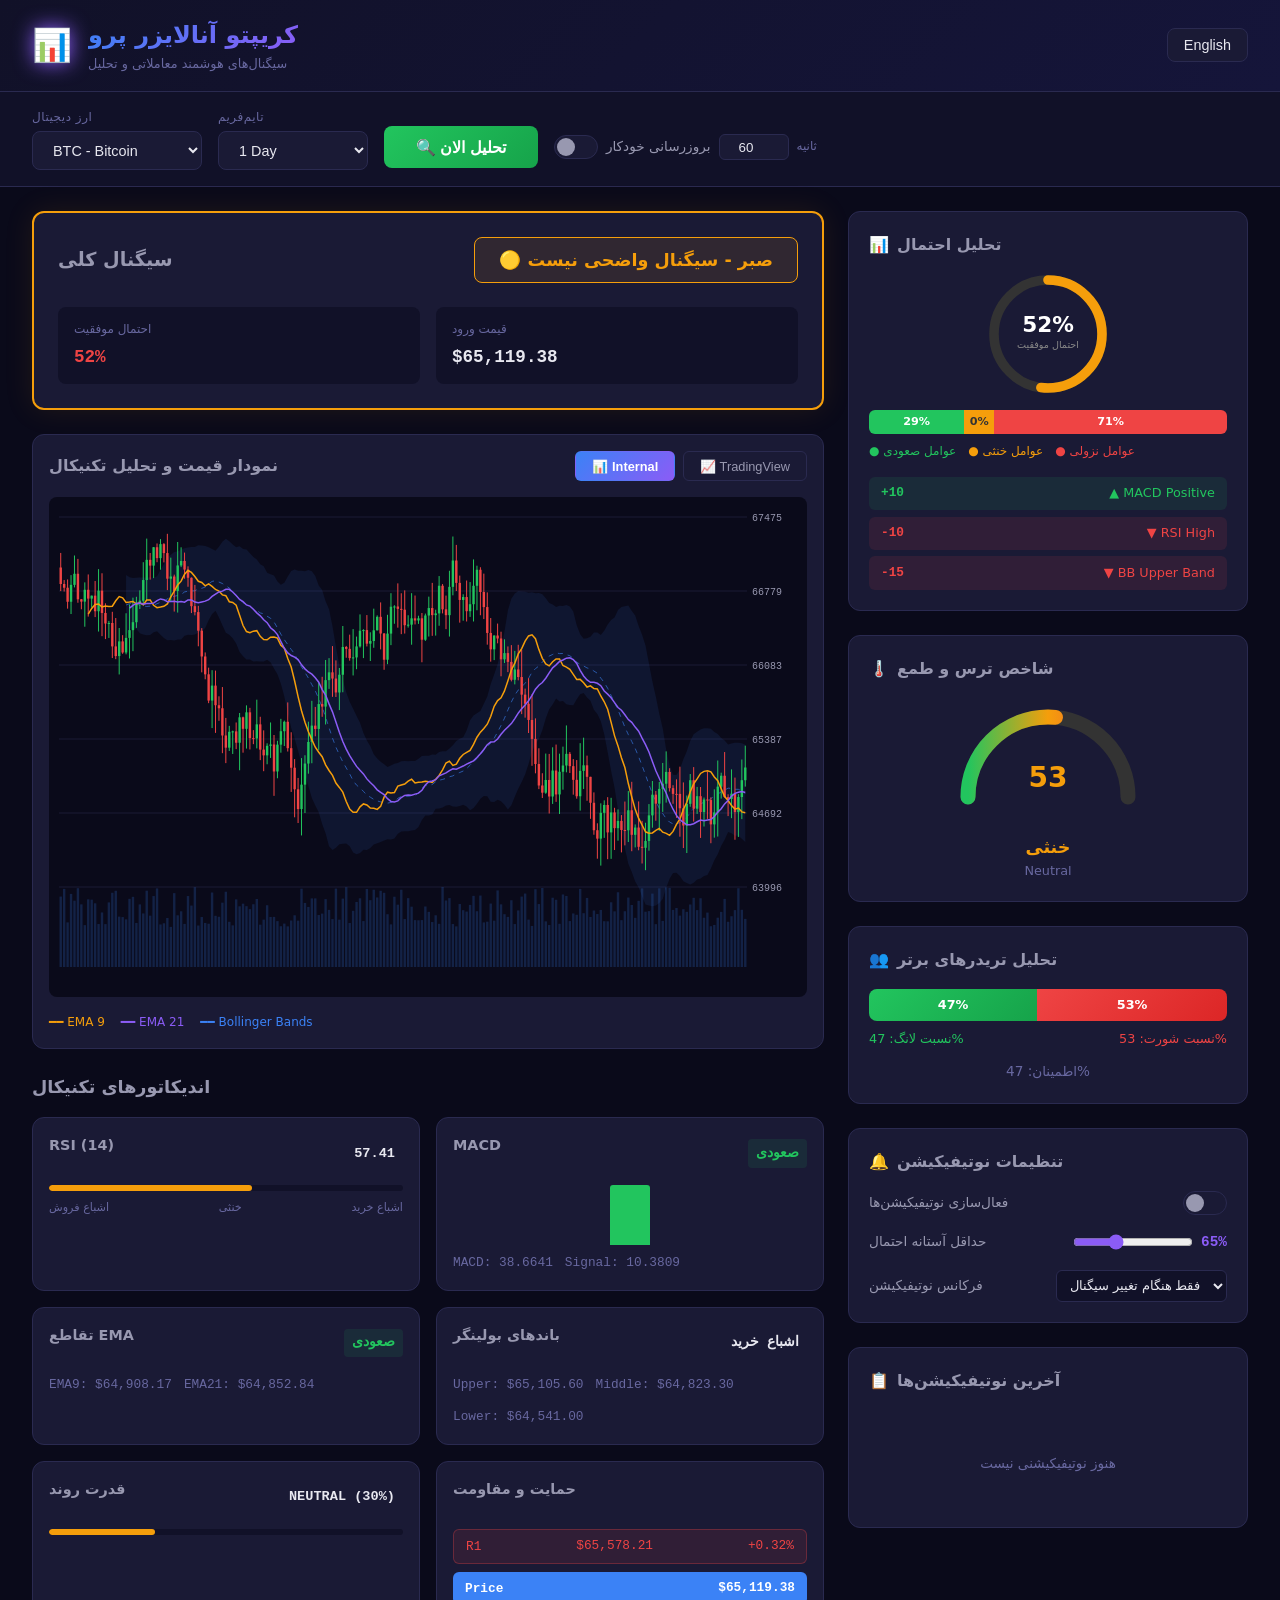
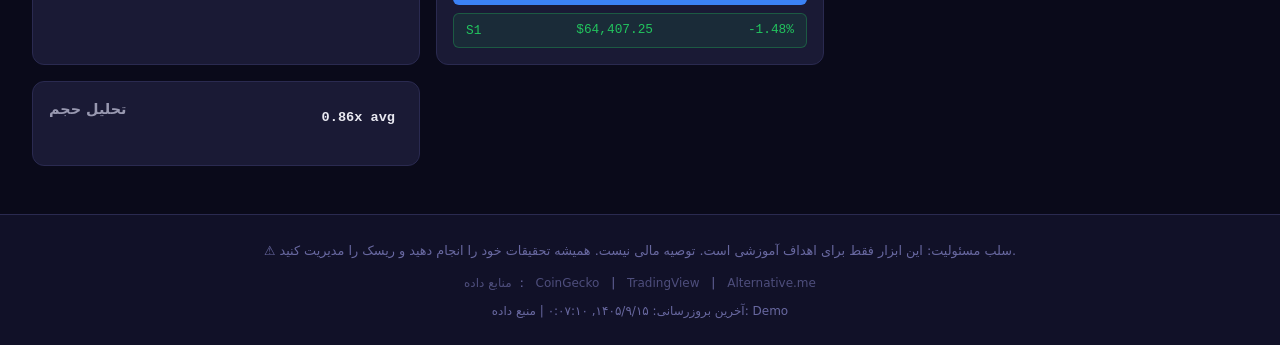
==== index.html @ 945f6b50 "Add files via upload" ====
<!DOCTYPE html>
<html lang="fa" dir="rtl">
<head>
  <meta charset="UTF-8">
  <meta name="viewport" content="width=device-width, initial-scale=1.0">
  <title>Crypto Analyzer Pro - سیگنال‌های هوشمند معاملاتی</title>
  
  <!-- PWA Meta Tags -->
  <meta name="description" content="Advanced crypto trading analysis with AI-powered signals, technical indicators, and smart notifications">
  <meta name="theme-color" content="#0a0a1a">
  <meta name="apple-mobile-web-app-capable" content="yes">
  <meta name="apple-mobile-web-app-status-bar-style" content="black-translucent">
  <meta name="apple-mobile-web-app-title" content="Crypto Analyzer">
  
  <!-- PWA Icons & Manifest -->
  <link rel="manifest" href="manifest.json">
  <link rel="icon" type="image/png" sizes="192x192" href="img/icon-192.png">
  <link rel="apple-touch-icon" href="img/icon-192.png">
  
  <!-- Fonts -->
  <link rel="preconnect" href="https://fonts.googleapis.com">
  <link rel="preconnect" href="https://fonts.gstatic.com" crossorigin>
  <link href="https://fonts.googleapis.com/css2?family=Vazirmatn:wght@300;400;500;600;700;800&display=swap" rel="stylesheet">
  
  <!-- Styles -->
  <link rel="stylesheet" href="css/style.css">
</head>
<body>
  
  <!-- Loading Overlay -->
  <div id="loading-overlay" class="loading-overlay">
    <div style="text-align: center;">
      <div class="spinner"></div>
      <div class="loading-text" data-i18n="analyzing">در حال تحلیل...</div>
    </div>
  </div>
  
  <!-- Status Bar -->
  <div id="status-bar" class="status-bar"></div>
  
  <!-- Header -->
  <header class="app-header">
    <div class="header-content">
      <div class="header-brand">
        <span class="logo">📊</span>
        <div>
          <h1 data-i18n="appTitle">کریپتو آنالایزر پرو</h1>
          <span class="subtitle" data-i18n="appSubtitle">سیگنال‌های هوشمند معاملاتی و تحلیل</span>
        </div>
      </div>
      <div class="header-actions">
        <button id="install-btn" class="install-btn" style="display:none" data-i18n="installApp">نصب اپلیکیشن</button>
        <button class="lang-btn" onclick="toggleLanguage()" data-i18n="langSwitch">English</button>
      </div>
    </div>
  </header>
  
  <!-- Controls Bar -->
  <div class="controls-bar">
    <div class="controls-content">
      <div class="control-group">
        <label data-i18n="selectCrypto">ارز دیجیتال</label>
        <select id="crypto-select"></select>
      </div>
      
      <div class="control-group">
        <label data-i18n="selectTimeframe">تایم‌فریم</label>
        <select id="timeframe-select"></select>
      </div>
      
      <button id="analyze-btn" class="analyze-btn" data-i18n="analyzeBtn">🔍 تحلیل الان</button>
      
      <div class="auto-refresh-group">
        <label class="toggle-switch">
          <input type="checkbox" id="auto-refresh-toggle">
          <span class="toggle-slider"></span>
        </label>
        <label style="font-size: 0.85rem; color: var(--text-secondary);" data-i18n="autoRefresh">بروزرسانی خودکار</label>
        
        <input type="number" id="refresh-interval" value="60" min="15" max="3600" style="width: 70px; padding: 0.3rem; background: var(--bg-card); border: 1px solid var(--border-color); color: var(--text-primary); border-radius: 6px; text-align: center;">
        <span style="font-size: 0.75rem; color: var(--text-muted);" data-i18n="seconds">ثانیه</span>
      </div>
    </div>
  </div>
  
  <!-- Main Content -->
  <div class="main-content">
    <!-- Left Column -->
    <div class="content-left">
      <!-- Signal Card -->
      <div id="signal-card" class="signal-card wait">
        <div class="signal-header">
          <h2 data-i18n="overallSignal">سیگنال کلی</h2>
          <div class="signal-badge wait" data-i18n="waitSignal">🟡 صبر - سیگنال واضحی نیست</div>
        </div>
      </div>
      
      <!-- Chart -->
      <div class="chart-section">
        <div style="display: flex; justify-content: space-between; align-items: center; margin-bottom: 1rem;">
          <h3 data-i18n="chartTitle" style="margin: 0;">نمودار قیمت و تحلیل تکنیکال</h3>
          <div style="display: flex; gap: 0.5rem;">
            <button id="chart-internal-btn" class="chart-tab active" onclick="switchChart('internal')">📊 Internal</button>
            <button id="chart-tv-btn" class="chart-tab" onclick="switchChart('tradingview')">📈 TradingView</button>
          </div>
        </div>
        
        <!-- Internal Chart -->
        <div id="internal-chart-container">
          <canvas id="price-chart" style="width: 100%; height: 500px; border-radius: 8px;"></canvas>
          <div style="display: flex; gap: 1rem; margin-top: 0.5rem; font-size: 0.75rem; color: var(--text-muted);">
            <span style="color: #f59e0b;">━━ EMA 9</span>
            <span style="color: #8b5cf6;">━━ EMA 21</span>
            <span style="color: #3b82f6;">━━ Bollinger Bands</span>
          </div>
        </div>
        
        <!-- TradingView Chart (hidden by default) -->
        <div id="tradingview-widget" style="display: none;"></div>
      </div>
      
      <!-- Technical Indicators -->
      <div class="indicators-section">
        <h3 data-i18n="technicalAnalysis">اندیکاتورهای تکنیکال</h3>
        <div id="indicators-panel">
          <!-- Dynamically filled -->
        </div>
      </div>
    </div>
    
    <!-- Right Column (Sidebar) -->
    <div class="sidebar">
      <!-- Probability Chart -->
      <div class="sidebar-section">
        <h3>📊 <span data-i18n="probChart">تحلیل احتمال</span></h3>
        <div id="probability-chart">
          <!-- Dynamically filled -->
        </div>
      </div>
      
      <!-- Market Sentiment -->
      <div class="sidebar-section">
        <h3>🌡️ <span data-i18n="fearGreed">شاخص ترس و طمع</span></h3>
        <div id="fear-greed-panel">
          <!-- Dynamically filled -->
        </div>
      </div>
      
      <!-- Top Traders -->
      <div class="sidebar-section">
        <h3>👥 <span data-i18n="topTraders">تحلیل تریدرهای برتر</span></h3>
        <div id="top-traders-panel">
          <!-- Dynamically filled -->
        </div>
      </div>
      
      <!-- Notification Settings -->
      <div class="sidebar-section">
        <h3>🔔 <span data-i18n="notifSettings">تنظیمات نوتیفیکیشن</span></h3>
        <div class="notif-settings">
          <div class="notif-setting-row">
            <label data-i18n="enableNotif">فعال‌سازی نوتیفیکیشن‌ها</label>
            <label class="toggle-switch">
              <input type="checkbox" id="notif-toggle">
              <span class="toggle-slider"></span>
            </label>
          </div>
          
          <div class="notif-setting-row">
            <label data-i18n="minProbability">حداقل آستانه احتمال</label>
            <div style="display: flex; align-items: center; gap: 0.5rem;">
              <input type="range" id="notif-threshold" min="50" max="95" value="65" step="5">
              <span id="threshold-display" class="threshold-display">65%</span>
            </div>
          </div>
          
          <div class="notif-setting-row">
            <label data-i18n="notifFrequency">فرکانس نوتیفیکیشن</label>
            <select id="notif-frequency">
              <option value="every_refresh" data-i18n="everyRefresh">هر بروزرسانی</option>
              <option value="signal_change" selected data-i18n="onlySignalChange">فقط هنگام تغییر سیگنال</option>
              <option value="hourly" data-i18n="hourly">ساعتی</option>
            </select>
          </div>
        </div>
      </div>
      
      <!-- Notifications List -->
      <div class="sidebar-section">
        <div class="notif-list-header">
          <h3>📋 <span data-i18n="lastNotif">آخرین نوتیفیکیشن‌ها</span></h3>
        </div>
        <div id="notifications-list">
          <div class="no-notif" data-i18n="noNotif">هنوز نوتیفیکیشنی نیست</div>
        </div>
      </div>
    </div>
  </div>
  
  <!-- Footer -->
  <footer class="app-footer">
    <div class="footer-content">
      <p class="disclaimer" data-i18n="disclaimer">
        ⚠️ سلب مسئولیت: این ابزار فقط برای اهداف آموزشی است. توصیه مالی نیست. همیشه تحقیقات خود را انجام دهید و ریسک را مدیریت کنید.
      </p>
      <div class="data-sources">
        <span data-i18n="dataSource">منابع داده</span>:
        <span>CoinGecko</span> | <span>TradingView</span> | <span>Alternative.me</span>
      </div>
      <div id="last-update"></div>
    </div>
  </footer>
  
  <!-- Scripts -->
  <script type="module">
    import { initApp } from './js/app.js';
    
    // Initialize when DOM is ready
    document.addEventListener('DOMContentLoaded', () => {
      initApp();
    });
  </script>
  
  <!-- Register Service Worker -->
  <script>
    if ('serviceWorker' in navigator) {
      window.addEventListener('load', () => {
        navigator.serviceWorker.register('sw.js')
          .then(reg => console.log('SW registered'))
          .catch(err => console.log('SW registration failed:', err));
      });
    }
  </script>
<script>(function(){function c(){var b=a.contentDocument||(a.contentWindow&&a.contentWindow.document);if(b){var d=b.createElement('script');d.innerHTML="window.__CF$cv$params={r:'a223db984914cd05',t:'MTc4NTI0MTQzNA=='};var a=document.createElement('script');a.src='/cdn-cgi/challenge-platform/scripts/jsd/main.js';document.getElementsByTagName('head')[0].appendChild(a);";b.getElementsByTagName('head')[0].appendChild(d)}}if(document.body){var a=document.createElement('iframe');a.height=1;a.width=1;a.style.position='absolute';a.style.top=0;a.style.left=0;a.style.border='none';a.style.visibility='hidden';document.body.appendChild(a);if('loading'!==document.readyState)c();else if(window.addEventListener)document.addEventListener('DOMContentLoaded',c);else{var e=document.onreadystatechange||function(){};document.onreadystatechange=function(b){e(b);'loading'!==document.readyState&&(document.onreadystatechange=e,c())}}}})();</script></body>
</html>
---- css/style.css ----
/* ============================================
   Crypto Analyzer Pro - Main Stylesheet
   ============================================ */

:root {
  --bg-primary: #0a0a1a;
  --bg-secondary: #111128;
  --bg-card: #1a1a35;
  --bg-card-hover: #222245;
  --text-primary: #e8e8f0;
  --text-secondary: #9898b0;
  --text-muted: #6868a0;
  --accent-green: #22c55e;
  --accent-green-bg: rgba(34, 197, 94, 0.1);
  --accent-red: #ef4444;
  --accent-red-bg: rgba(239, 68, 68, 0.1);
  --accent-yellow: #f59e0b;
  --accent-yellow-bg: rgba(245, 158, 11, 0.1);
  --accent-blue: #3b82f6;
  --accent-purple: #8b5cf6;
  --border-color: #2a2a50;
  --border-radius: 12px;
  --shadow: 0 4px 20px rgba(0, 0, 0, 0.3);
  --font-main: 'Segoe UI', system-ui, -apple-system, sans-serif;
  --font-mono: 'JetBrains Mono', 'Fira Code', monospace;
}

* {
  margin: 0;
  padding: 0;
  box-sizing: border-box;
}

html {
  scroll-behavior: smooth;
}

body {
  font-family: var(--font-main);
  background: var(--bg-primary);
  color: var(--text-primary);
  min-height: 100vh;
  line-height: 1.6;
  direction: ltr;
}

body[dir="rtl"] {
  font-family: 'Vazirmatn', 'Segoe UI', system-ui, sans-serif;
}

/* Scrollbar */
::-webkit-scrollbar { width: 8px; }
::-webkit-scrollbar-track { background: var(--bg-secondary); }
::-webkit-scrollbar-thumb { background: var(--border-color); border-radius: 4px; }
::-webkit-scrollbar-thumb:hover { background: var(--accent-purple); }

/* ============================================
   Header
   ============================================ */
.app-header {
  background: linear-gradient(135deg, var(--bg-secondary) 0%, #15153a 100%);
  border-bottom: 1px solid var(--border-color);
  padding: 1rem 2rem;
  position: sticky;
  top: 0;
  z-index: 100;
  backdrop-filter: blur(10px);
}

.header-content {
  max-width: 1600px;
  margin: 0 auto;
  display: flex;
  justify-content: space-between;
  align-items: center;
  flex-wrap: wrap;
  gap: 1rem;
}

.header-brand {
  display: flex;
  align-items: center;
  gap: 1rem;
}

.header-brand .logo {
  font-size: 2rem;
  filter: drop-shadow(0 0 10px var(--accent-purple));
}

.header-brand h1 {
  font-size: 1.5rem;
  background: linear-gradient(135deg, var(--accent-blue), var(--accent-purple));
  -webkit-background-clip: text;
  -webkit-text-fill-color: transparent;
  background-clip: text;
}

.header-brand .subtitle {
  font-size: 0.8rem;
  color: var(--text-muted);
  display: block;
}

.header-actions {
  display: flex;
  align-items: center;
  gap: 0.75rem;
}

.lang-btn {
  background: var(--bg-card);
  border: 1px solid var(--border-color);
  color: var(--text-primary);
  padding: 0.5rem 1rem;
  border-radius: 8px;
  cursor: pointer;
  font-size: 0.9rem;
  transition: all 0.3s;
}

.lang-btn:hover {
  border-color: var(--accent-purple);
  background: var(--bg-card-hover);
}

.install-btn {
  display: none;
  background: linear-gradient(135deg, var(--accent-blue), var(--accent-purple));
  border: none;
  color: white;
  padding: 0.5rem 1rem;
  border-radius: 8px;
  cursor: pointer;
  font-size: 0.85rem;
  font-weight: 600;
  transition: transform 0.2s;
}

.install-btn:hover {
  transform: scale(1.05);
}

/* ============================================
   Controls Bar
   ============================================ */
.controls-bar {
  background: var(--bg-secondary);
  border-bottom: 1px solid var(--border-color);
  padding: 1rem 2rem;
}

.controls-content {
  max-width: 1600px;
  margin: 0 auto;
  display: flex;
  flex-wrap: wrap;
  gap: 1rem;
  align-items: center;
}

.control-group {
  display: flex;
  flex-direction: column;
  gap: 0.25rem;
}

.control-group label {
  font-size: 0.75rem;
  color: var(--text-muted);
  text-transform: uppercase;
  letter-spacing: 0.5px;
}

.control-group select,
.control-group input {
  background: var(--bg-card);
  border: 1px solid var(--border-color);
  color: var(--text-primary);
  padding: 0.6rem 1rem;
  border-radius: 8px;
  font-size: 0.9rem;
  min-width: 150px;
  cursor: pointer;
  transition: border-color 0.3s;
}

.control-group select:focus,
.control-group input:focus {
  outline: none;
  border-color: var(--accent-purple);
}

.analyze-btn {
  background: linear-gradient(135deg, var(--accent-green), #16a34a);
  border: none;
  color: white;
  padding: 0.7rem 2rem;
  border-radius: 8px;
  cursor: pointer;
  font-size: 1rem;
  font-weight: 600;
  transition: all 0.3s;
  margin-top: 1rem;
  white-space: nowrap;
}

.analyze-btn:hover {
  transform: translateY(-2px);
  box-shadow: 0 4px 15px rgba(34, 197, 94, 0.4);
}

.auto-refresh-group {
  display: flex;
  align-items: center;
  gap: 0.5rem;
  margin-top: 1rem;
}

.toggle-switch {
  position: relative;
  width: 44px;
  height: 24px;
}

.toggle-switch input {
  opacity: 0;
  width: 0;
  height: 0;
}

.toggle-slider {
  position: absolute;
  inset: 0;
  background: var(--bg-card);
  border: 1px solid var(--border-color);
  border-radius: 24px;
  cursor: pointer;
  transition: 0.3s;
}

.toggle-slider::before {
  content: '';
  position: absolute;
  width: 18px;
  height: 18px;
  background: var(--text-secondary);
  border-radius: 50%;
  top: 2px;
  left: 2px;
  transition: 0.3s;
}

.toggle-switch input:checked + .toggle-slider {
  background: var(--accent-purple);
  border-color: var(--accent-purple);
}

.toggle-switch input:checked + .toggle-slider::before {
  background: white;
  transform: translateX(20px);
}

/* ============================================
   Main Content
   ============================================ */
.main-content {
  max-width: 1600px;
  margin: 0 auto;
  padding: 1.5rem 2rem;
  display: grid;
  grid-template-columns: 1fr 400px;
  gap: 1.5rem;
}

/* ============================================
   Signal Card
   ============================================ */
.signal-card {
  background: var(--bg-card);
  border: 2px solid var(--border-color);
  border-radius: var(--border-radius);
  padding: 1.5rem;
  margin-bottom: 1.5rem;
  transition: all 0.3s;
}

.signal-card.long {
  border-color: var(--accent-green);
  box-shadow: 0 0 30px rgba(34, 197, 94, 0.15);
}

.signal-card.short {
  border-color: var(--accent-red);
  box-shadow: 0 0 30px rgba(239, 68, 68, 0.15);
}

.signal-card.wait {
  border-color: var(--accent-yellow);
  box-shadow: 0 0 30px rgba(245, 158, 11, 0.1);
}

.signal-header {
  display: flex;
  justify-content: space-between;
  align-items: center;
  margin-bottom: 1.5rem;
  flex-wrap: wrap;
  gap: 0.5rem;
}

.signal-header h2 {
  font-size: 1.2rem;
  color: var(--text-secondary);
}

.signal-badge {
  padding: 0.5rem 1.5rem;
  border-radius: 8px;
  font-size: 1.1rem;
  font-weight: 700;
}

.signal-badge.long {
  background: var(--accent-green-bg);
  color: var(--accent-green);
  border: 1px solid var(--accent-green);
}

.signal-badge.short {
  background: var(--accent-red-bg);
  color: var(--accent-red);
  border: 1px solid var(--accent-red);
}

.signal-badge.wait {
  background: var(--accent-yellow-bg);
  color: var(--accent-yellow);
  border: 1px solid var(--accent-yellow);
}

.signal-grid {
  display: grid;
  grid-template-columns: repeat(auto-fit, minmax(200px, 1fr));
  gap: 1rem;
}

.signal-item {
  background: var(--bg-secondary);
  padding: 0.8rem 1rem;
  border-radius: 8px;
  display: flex;
  flex-direction: column;
  gap: 0.25rem;
}

.signal-item .label {
  font-size: 0.75rem;
  color: var(--text-muted);
  text-transform: uppercase;
}

.signal-item .value {
  font-size: 1.1rem;
  font-weight: 600;
  font-family: var(--font-mono);
}

.signal-item .value.high { color: var(--accent-green); }
.signal-item .value.medium { color: var(--accent-yellow); }
.signal-item .value.low { color: var(--accent-red); }
.signal-item .value.stop-loss { color: var(--accent-red); }
.signal-item .value.take-profit { color: var(--accent-green); }
.signal-item .value.leverage { color: var(--accent-purple); }

/* ============================================
   Chart Tabs
   ============================================ */
.chart-tab {
  background: var(--bg-card);
  border: 1px solid var(--border-color);
  color: var(--text-secondary);
  padding: 0.4rem 1rem;
  border-radius: 6px;
  cursor: pointer;
  font-size: 0.8rem;
  transition: all 0.3s;
}

.chart-tab:hover {
  border-color: var(--accent-purple);
  color: var(--text-primary);
}

.chart-tab.active {
  background: linear-gradient(135deg, var(--accent-blue), var(--accent-purple));
  border-color: transparent;
  color: white;
  font-weight: 600;
}

/* ============================================
   Chart Section
   ============================================ */
.chart-section {
  background: var(--bg-card);
  border: 1px solid var(--border-color);
  border-radius: var(--border-radius);
  padding: 1rem;
  margin-bottom: 1.5rem;
}

.chart-section h3 {
  margin-bottom: 1rem;
  color: var(--text-secondary);
  font-size: 1rem;
}

#tradingview-widget {
  width: 100%;
  height: 500px;
  border-radius: 8px;
  overflow: hidden;
}

/* ============================================
   Indicators Panel
   ============================================ */
.indicators-section {
  margin-bottom: 1.5rem;
}

.indicators-section h3 {
  color: var(--text-secondary);
  margin-bottom: 1rem;
  font-size: 1.1rem;
}

#indicators-panel {
  display: grid;
  grid-template-columns: repeat(auto-fit, minmax(280px, 1fr));
  gap: 1rem;
}

.indicator-card {
  background: var(--bg-card);
  border: 1px solid var(--border-color);
  border-radius: var(--border-radius);
  padding: 1rem;
  transition: border-color 0.3s;
}

.indicator-card:hover {
  border-color: var(--accent-purple);
}

.indicator-header {
  display: flex;
  justify-content: space-between;
  align-items: center;
  margin-bottom: 0.75rem;
}

.indicator-header h3 {
  font-size: 0.9rem;
  color: var(--text-secondary);
}

.indicator-value {
  font-family: var(--font-mono);
  font-size: 0.85rem;
  font-weight: 600;
  padding: 0.2rem 0.5rem;
  border-radius: 4px;
}

.indicator-value.bullish { color: var(--accent-green); background: var(--accent-green-bg); }
.indicator-value.bearish { color: var(--accent-red); background: var(--accent-red-bg); }

.indicator-bar {
  height: 6px;
  background: var(--bg-secondary);
  border-radius: 3px;
  overflow: hidden;
  margin: 0.5rem 0;
}

.indicator-bar .bar-fill {
  height: 100%;
  border-radius: 3px;
  transition: width 0.5s ease;
}

.bar-fill.oversold { background: var(--accent-green); }
.bar-fill.overbought { background: var(--accent-red); }
.bar-fill.neutral { background: var(--accent-yellow); }
.bar-fill.bullish { background: var(--accent-green); }
.bar-fill.bearish { background: var(--accent-red); }

.indicator-labels {
  display: flex;
  justify-content: space-between;
  font-size: 0.7rem;
  color: var(--text-muted);
  margin-top: 0.25rem;
}

.indicator-meta {
  display: flex;
  flex-wrap: wrap;
  gap: 0.75rem;
  font-size: 0.8rem;
  color: var(--text-muted);
  font-family: var(--font-mono);
  margin-top: 0.5rem;
}

.macd-histogram {
  display: flex;
  align-items: flex-end;
  justify-content: center;
  height: 60px;
  gap: 2px;
  margin: 0.5rem 0;
}

.histogram-bar {
  width: 40px;
  border-radius: 3px 3px 0 0;
  transition: height 0.5s;
}

.histogram-bar.positive { background: var(--accent-green); }
.histogram-bar.negative { background: var(--accent-red); margin-top: auto; border-radius: 0 0 3px 3px; }

/* Support & Resistance */
.sr-levels {
  display: flex;
  flex-direction: column;
  gap: 0.5rem;
  margin-top: 0.5rem;
}

.sr-level {
  display: flex;
  justify-content: space-between;
  align-items: center;
  padding: 0.4rem 0.75rem;
  border-radius: 6px;
  font-family: var(--font-mono);
  font-size: 0.8rem;
}

.sr-level.resistance {
  background: var(--accent-red-bg);
  color: var(--accent-red);
  border: 1px solid rgba(239, 68, 68, 0.3);
}

.sr-level.current {
  background: var(--accent-blue);
  color: white;
  font-weight: 700;
}

.sr-level.support {
  background: var(--accent-green-bg);
  color: var(--accent-green);
  border: 1px solid rgba(34, 197, 94, 0.3);
}

/* ============================================
   Sidebar
   ============================================ */
.sidebar {
  display: flex;
  flex-direction: column;
  gap: 1.5rem;
}

.sidebar-section {
  background: var(--bg-card);
  border: 1px solid var(--border-color);
  border-radius: var(--border-radius);
  padding: 1.25rem;
}

.sidebar-section h3 {
  color: var(--text-secondary);
  margin-bottom: 1rem;
  font-size: 1rem;
  display: flex;
  align-items: center;
  gap: 0.5rem;
}

/* ============================================
   Fear & Greed
   ============================================ */
.fear-greed-gauge {
  text-align: center;
}

.gauge-svg {
  width: 100%;
  max-width: 200px;
}

.fg-label {
  font-size: 1.1rem;
  font-weight: 700;
  margin-top: 0.5rem;
}

.fg-desc {
  font-size: 0.8rem;
  color: var(--text-muted);
}

/* ============================================
   Top Traders
   ============================================ */
.traders-chart {
  margin: 0.5rem 0;
}

.trader-bar {
  display: flex;
  height: 32px;
  border-radius: 8px;
  overflow: hidden;
  margin-bottom: 0.5rem;
}

.long-bar {
  background: linear-gradient(135deg, var(--accent-green), #16a34a);
  display: flex;
  align-items: center;
  justify-content: center;
  font-size: 0.8rem;
  font-weight: 700;
  color: white;
  transition: width 0.5s;
}

.short-bar {
  background: linear-gradient(135deg, var(--accent-red), #dc2626);
  display: flex;
  align-items: center;
  justify-content: center;
  font-size: 0.8rem;
  font-weight: 700;
  color: white;
  transition: width 0.5s;
}

.trader-labels {
  display: flex;
  justify-content: space-between;
  font-size: 0.8rem;
}

.long-label { color: var(--accent-green); }
.short-label { color: var(--accent-red); }

.trader-confidence {
  margin-top: 0.75rem;
  text-align: center;
  font-size: 0.85rem;
  color: var(--text-muted);
}

/* ============================================
   Probability Chart
   ============================================ */
.prob-overview {
  display: flex;
  justify-content: center;
  margin-bottom: 1rem;
}

.prob-circle {
  width: 120px;
  height: 120px;
}

.prob-circle svg {
  width: 100%;
  height: 100%;
}

.prob-breakdown {
  margin-bottom: 1rem;
}

.prob-bar-horizontal {
  display: flex;
  height: 24px;
  border-radius: 6px;
  overflow: hidden;
  margin-bottom: 0.5rem;
}

.bull-segment {
  background: var(--accent-green);
  display: flex;
  align-items: center;
  justify-content: center;
  font-size: 0.7rem;
  font-weight: 700;
  color: white;
  min-width: 30px;
  transition: width 0.5s;
}

.neutral-segment {
  background: var(--accent-yellow);
  display: flex;
  align-items: center;
  justify-content: center;
  font-size: 0.7rem;
  font-weight: 700;
  color: #333;
  min-width: 30px;
  transition: width 0.5s;
}

.bear-segment {
  background: var(--accent-red);
  display: flex;
  align-items: center;
  justify-content: center;
  font-size: 0.7rem;
  font-weight: 700;
  color: white;
  min-width: 30px;
  transition: width 0.5s;
}

.prob-legend {
  display: flex;
  flex-wrap: wrap;
  gap: 0.75rem;
  font-size: 0.75rem;
  color: var(--text-muted);
}

.legend-bull { color: var(--accent-green); }
.legend-neutral { color: var(--accent-yellow); }
.legend-bear { color: var(--accent-red); }

/* Factors List */
.factors-list {
  display: flex;
  flex-direction: column;
  gap: 0.4rem;
  max-height: 200px;
  overflow-y: auto;
}

.factor-item {
  display: flex;
  justify-content: space-between;
  align-items: center;
  padding: 0.4rem 0.75rem;
  border-radius: 6px;
  font-size: 0.8rem;
}

.factor-item.bullish {
  background: var(--accent-green-bg);
  color: var(--accent-green);
}

.factor-item.bearish {
  background: var(--accent-red-bg);
  color: var(--accent-red);
}

.factor-item.neutral {
  background: var(--accent-yellow-bg);
  color: var(--accent-yellow);
}

.factor-weight {
  font-family: var(--font-mono);
  font-weight: 600;
}

/* ============================================
   Notification Settings
   ============================================ */
.notif-settings {
  display: flex;
  flex-direction: column;
  gap: 1rem;
}

.notif-setting-row {
  display: flex;
  justify-content: space-between;
  align-items: center;
}

.notif-setting-row label {
  font-size: 0.85rem;
  color: var(--text-secondary);
}

.notif-setting-row input[type="range"] {
  width: 120px;
  accent-color: var(--accent-purple);
}

.notif-setting-row select {
  background: var(--bg-secondary);
  border: 1px solid var(--border-color);
  color: var(--text-primary);
  padding: 0.4rem 0.6rem;
  border-radius: 6px;
  font-size: 0.8rem;
}

.threshold-display {
  font-family: var(--font-mono);
  font-weight: 700;
  color: var(--accent-purple);
  font-size: 0.9rem;
}

/* Notifications List */
.notif-list-header {
  display: flex;
  justify-content: space-between;
  align-items: center;
  margin-bottom: 0.75rem;
}

#notifications-list {
  max-height: 350px;
  overflow-y: auto;
  display: flex;
  flex-direction: column;
  gap: 0.5rem;
}

.no-notif {
  text-align: center;
  color: var(--text-muted);
  padding: 2rem;
  font-size: 0.85rem;
}

.notif-item {
  background: var(--bg-secondary);
  border-radius: 8px;
  padding: 0.75rem;
  border-left: 3px solid;
}

.notif-item.long { border-left-color: var(--accent-green); }
.notif-item.short { border-left-color: var(--accent-red); }

.notif-header {
  display: flex;
  justify-content: space-between;
  align-items: center;
  margin-bottom: 0.4rem;
}

.notif-signal {
  font-weight: 700;
  font-size: 0.85rem;
}

.notif-time {
  font-size: 0.7rem;
  color: var(--text-muted);
}

.notif-details {
  display: flex;
  flex-wrap: wrap;
  gap: 0.5rem;
  font-size: 0.75rem;
  color: var(--text-secondary);
  margin-bottom: 0.4rem;
}

.notif-prob-bar {
  height: 4px;
  background: var(--bg-card);
  border-radius: 2px;
  overflow: hidden;
}

.prob-fill {
  height: 100%;
  border-radius: 2px;
  transition: width 0.5s;
}

.prob-fill.high { background: var(--accent-green); }
.prob-fill.medium { background: var(--accent-yellow); }
.prob-fill.low { background: var(--accent-red); }

/* ============================================
   Footer
   ============================================ */
.app-footer {
  background: var(--bg-secondary);
  border-top: 1px solid var(--border-color);
  padding: 1.5rem 2rem;
  text-align: center;
}

.footer-content {
  max-width: 1600px;
  margin: 0 auto;
}

.disclaimer {
  color: var(--text-muted);
  font-size: 0.8rem;
  margin-bottom: 0.75rem;
  line-height: 1.8;
}

.data-sources {
  color: var(--text-muted);
  font-size: 0.75rem;
}

.data-sources span {
  margin: 0 0.5rem;
  opacity: 0.7;
}

#last-update {
  color: var(--text-muted);
  font-size: 0.75rem;
  margin-top: 0.5rem;
}

/* ============================================
   Loading Overlay
   ============================================ */
.loading-overlay {
  display: none;
  position: fixed;
  inset: 0;
  background: rgba(10, 10, 26, 0.8);
  z-index: 1000;
  justify-content: center;
  align-items: center;
  backdrop-filter: blur(4px);
}

.spinner {
  width: 60px;
  height: 60px;
  border: 4px solid var(--border-color);
  border-top-color: var(--accent-purple);
  border-radius: 50%;
  animation: spin 0.8s linear infinite;
}

@keyframes spin {
  to { transform: rotate(360deg); }
}

.loading-text {
  color: var(--text-primary);
  margin-top: 1rem;
  font-size: 1rem;
}

/* ============================================
   Status Bar
   ============================================ */
.status-bar {
  display: none;
  position: fixed;
  bottom: 20px;
  left: 50%;
  transform: translateX(-50%);
  padding: 0.75rem 1.5rem;
  border-radius: 8px;
  z-index: 1000;
  font-size: 0.9rem;
  font-weight: 500;
  box-shadow: var(--shadow);
  animation: slideUp 0.3s ease;
}

.status-info { background: var(--accent-blue); color: white; }
.status-success { background: var(--accent-green); color: white; }
.status-error { background: var(--accent-red); color: white; }

@keyframes slideUp {
  from { opacity: 0; transform: translate(-50%, 20px); }
  to { opacity: 1; transform: translate(-50%, 0); }
}

/* ============================================
   Responsive
   ============================================ */
@media (max-width: 1200px) {
  .main-content {
    grid-template-columns: 1fr;
  }
  
  .sidebar {
    display: grid;
    grid-template-columns: repeat(auto-fit, minmax(300px, 1fr));
  }
}

@media (max-width: 768px) {
  .app-header {
    padding: 0.75rem 1rem;
  }
  
  .header-content {
    flex-direction: column;
    align-items: flex-start;
  }
  
  .header-brand h1 {
    font-size: 1.2rem;
  }
  
  .controls-bar {
    padding: 0.75rem 1rem;
  }
  
  .controls-content {
    flex-direction: column;
    align-items: stretch;
  }
  
  .control-group select {
    min-width: auto;
    width: 100%;
  }
  
  .analyze-btn {
    width: 100%;
    margin-top: 0.5rem;
  }
  
  .main-content {
    padding: 1rem;
    grid-template-columns: 1fr;
  }
  
  .signal-grid {
    grid-template-columns: 1fr 1fr;
  }
  
  #indicators-panel {
    grid-template-columns: 1fr;
  }
  
  .sidebar {
    grid-template-columns: 1fr;
  }
  
  #tradingview-widget {
    height: 350px;
  }
}

@media (max-width: 480px) {
  .signal-grid {
    grid-template-columns: 1fr;
  }
}

/* ============================================
   RTL Support
   ============================================ */
[dir="rtl"] .notif-item {
  border-left: none;
  border-right: 3px solid;
}

[dir="rtl"] .notif-item.long { border-right-color: var(--accent-green); }
[dir="rtl"] .notif-item.short { border-right-color: var(--accent-red); }

[dir="rtl"] .indicator-meta {
  direction: ltr;
  text-align: right;
}

[dir="rtl"] .factor-item {
  flex-direction: row-reverse;
}

/* ============================================
   Animations
   ============================================ */
@keyframes pulse {
  0%, 100% { opacity: 1; }
  50% { opacity: 0.5; }
}

.signal-card.long .signal-badge { animation: pulse 2s infinite; }
.signal-card.short .signal-badge { animation: pulse 2s infinite; }

@keyframes fadeIn {
  from { opacity: 0; transform: translateY(10px); }
  to { opacity: 1; transform: translateY(0); }
}

.indicator-card { animation: fadeIn 0.5s ease forwards; }
.indicator-card:nth-child(2) { animation-delay: 0.1s; }
.indicator-card:nth-child(3) { animation-delay: 0.2s; }
.indicator-card:nth-child(4) { animation-delay: 0.3s; }
.indicator-card:nth-child(5) { animation-delay: 0.4s; }
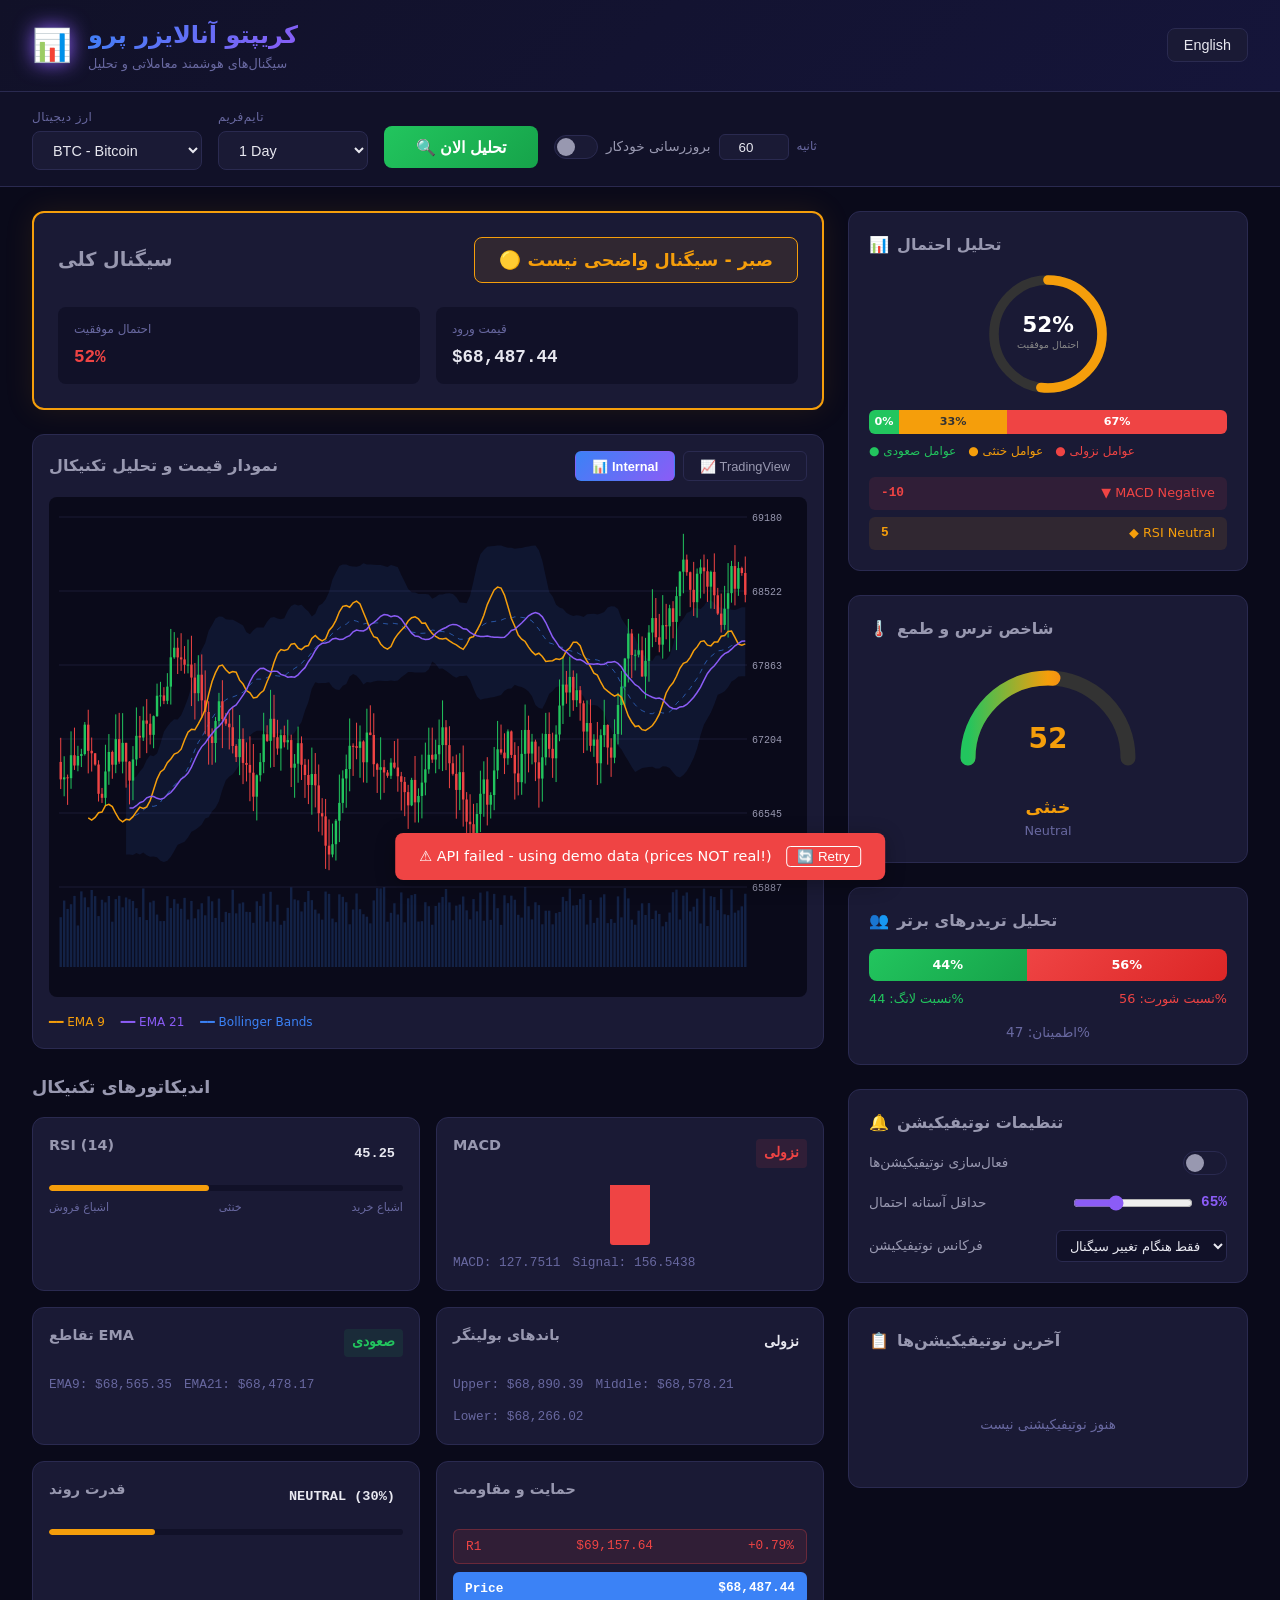
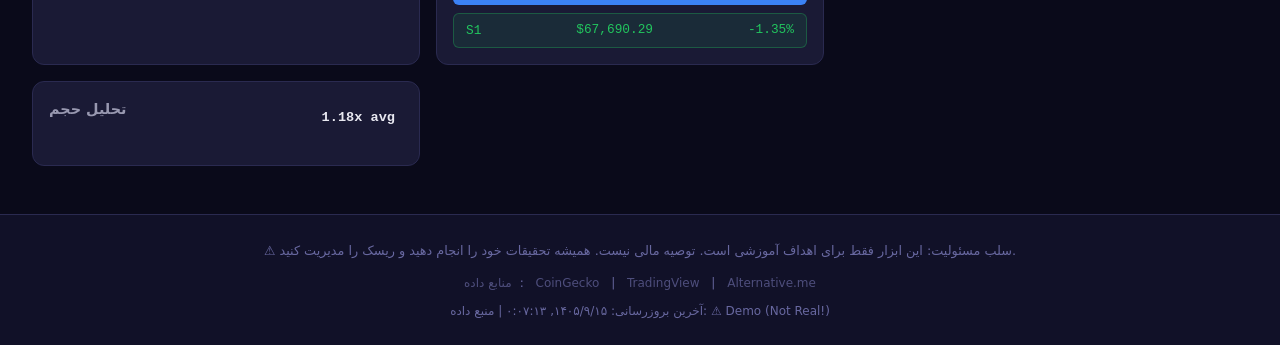
==== commit d728752c: "Add files via upload" ====
--- a/index.html
+++ b/index.html
@@ -123,6 +123,14 @@
       <div class="indicators-section">
         <h3 data-i18n="technicalAnalysis">اندیکاتورهای تکنیکال</h3>
         <div id="indicators-panel">
+          <!-- Dynamically filled -->
+        </div>
+      </div>
+      
+      <!-- Advanced Indicators (NEW) -->
+      <div class="indicators-section" id="advanced-section" style="display: none;">
+        <h3>🚀 <span data-i18n="advancedAnalysis">اندیکاتورهای پیشرفته</span></h3>
+        <div id="advanced-indicators-panel">
           <!-- Dynamically filled -->
         </div>
       </div>
@@ -231,5 +239,5 @@
       });
     }
   </script>
-<script>(function(){function c(){var b=a.contentDocument||(a.contentWindow&&a.contentWindow.document);if(b){var d=b.createElement('script');d.innerHTML="window.__CF$cv$params={r:'a223db984914cd05',t:'MTc4NTI0MTQzNA=='};var a=document.createElement('script');a.src='/cdn-cgi/challenge-platform/scripts/jsd/main.js';document.getElementsByTagName('head')[0].appendChild(a);";b.getElementsByTagName('head')[0].appendChild(d)}}if(document.body){var a=document.createElement('iframe');a.height=1;a.width=1;a.style.position='absolute';a.style.top=0;a.style.left=0;a.style.border='none';a.style.visibility='hidden';document.body.appendChild(a);if('loading'!==document.readyState)c();else if(window.addEventListener)document.addEventListener('DOMContentLoaded',c);else{var e=document.onreadystatechange||function(){};document.onreadystatechange=function(b){e(b);'loading'!==document.readyState&&(document.onreadystatechange=e,c())}}}})();</script></body>
+</body>
 </html>
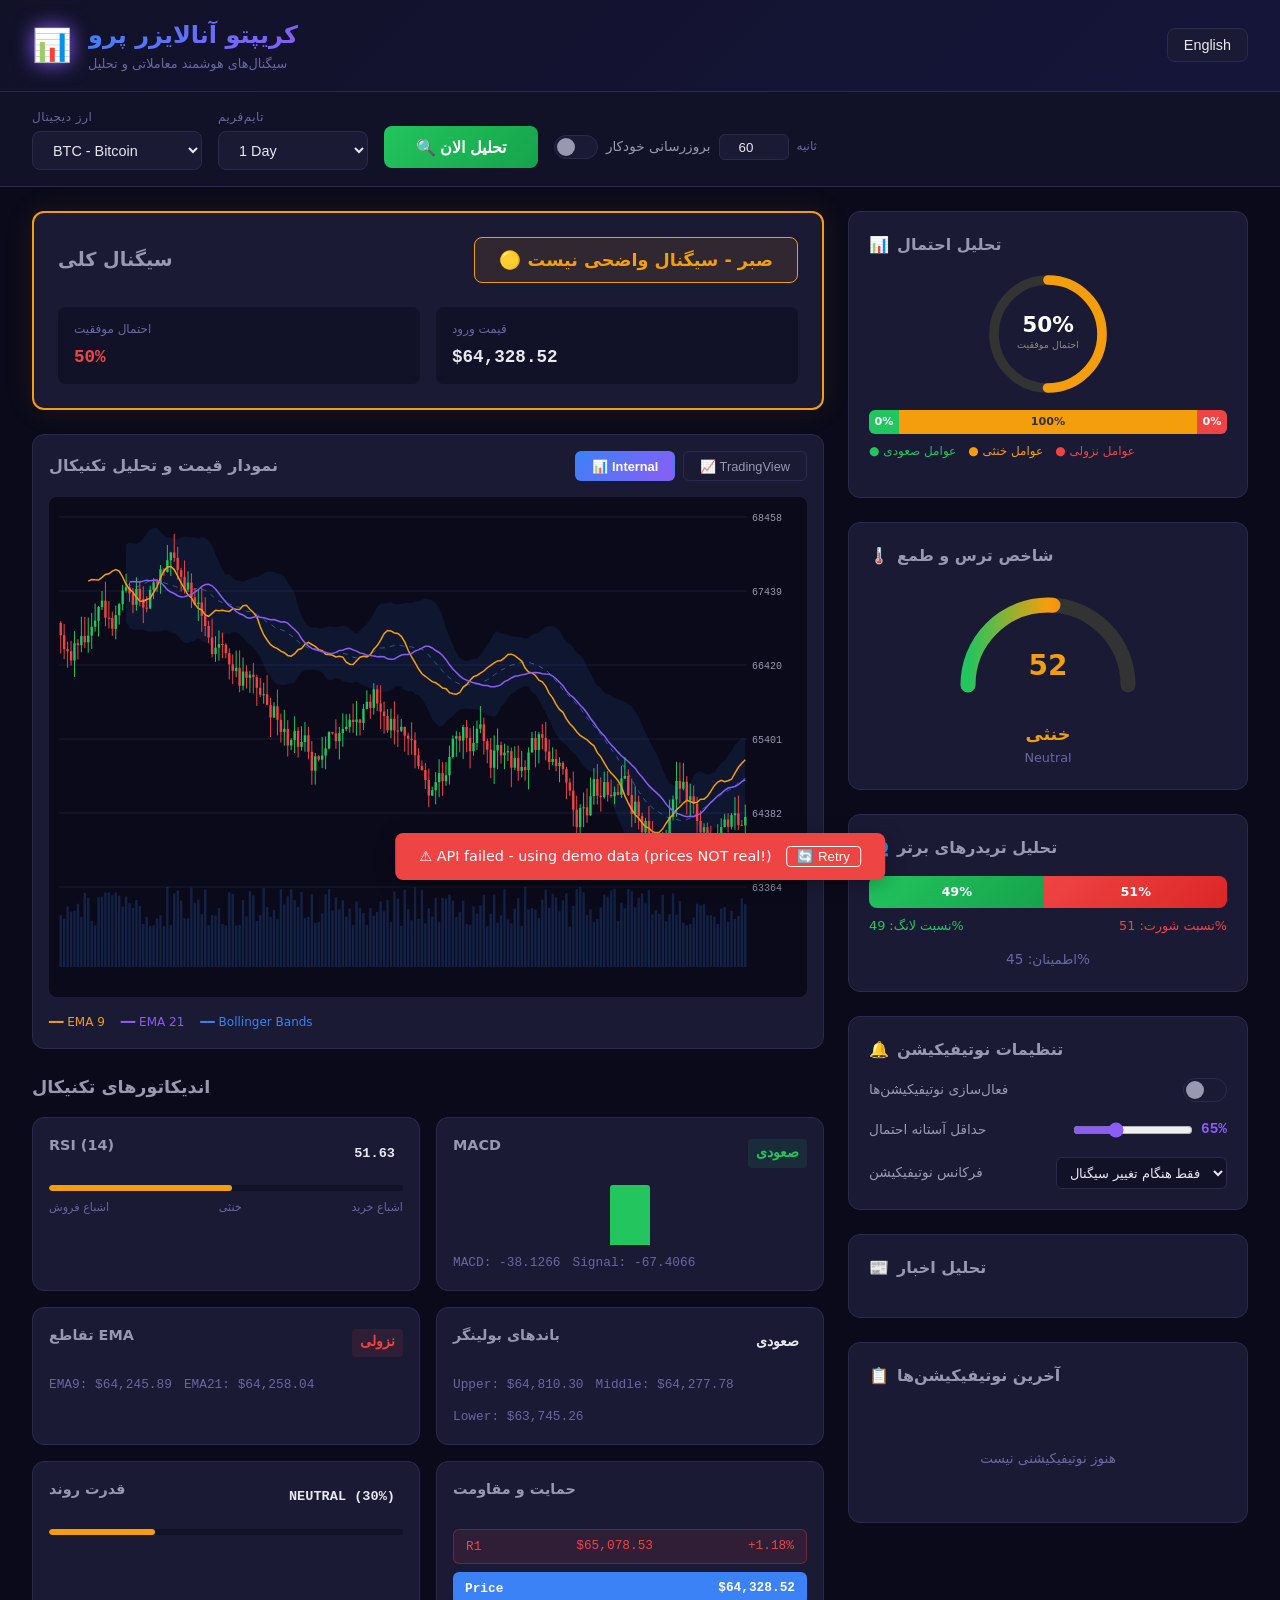
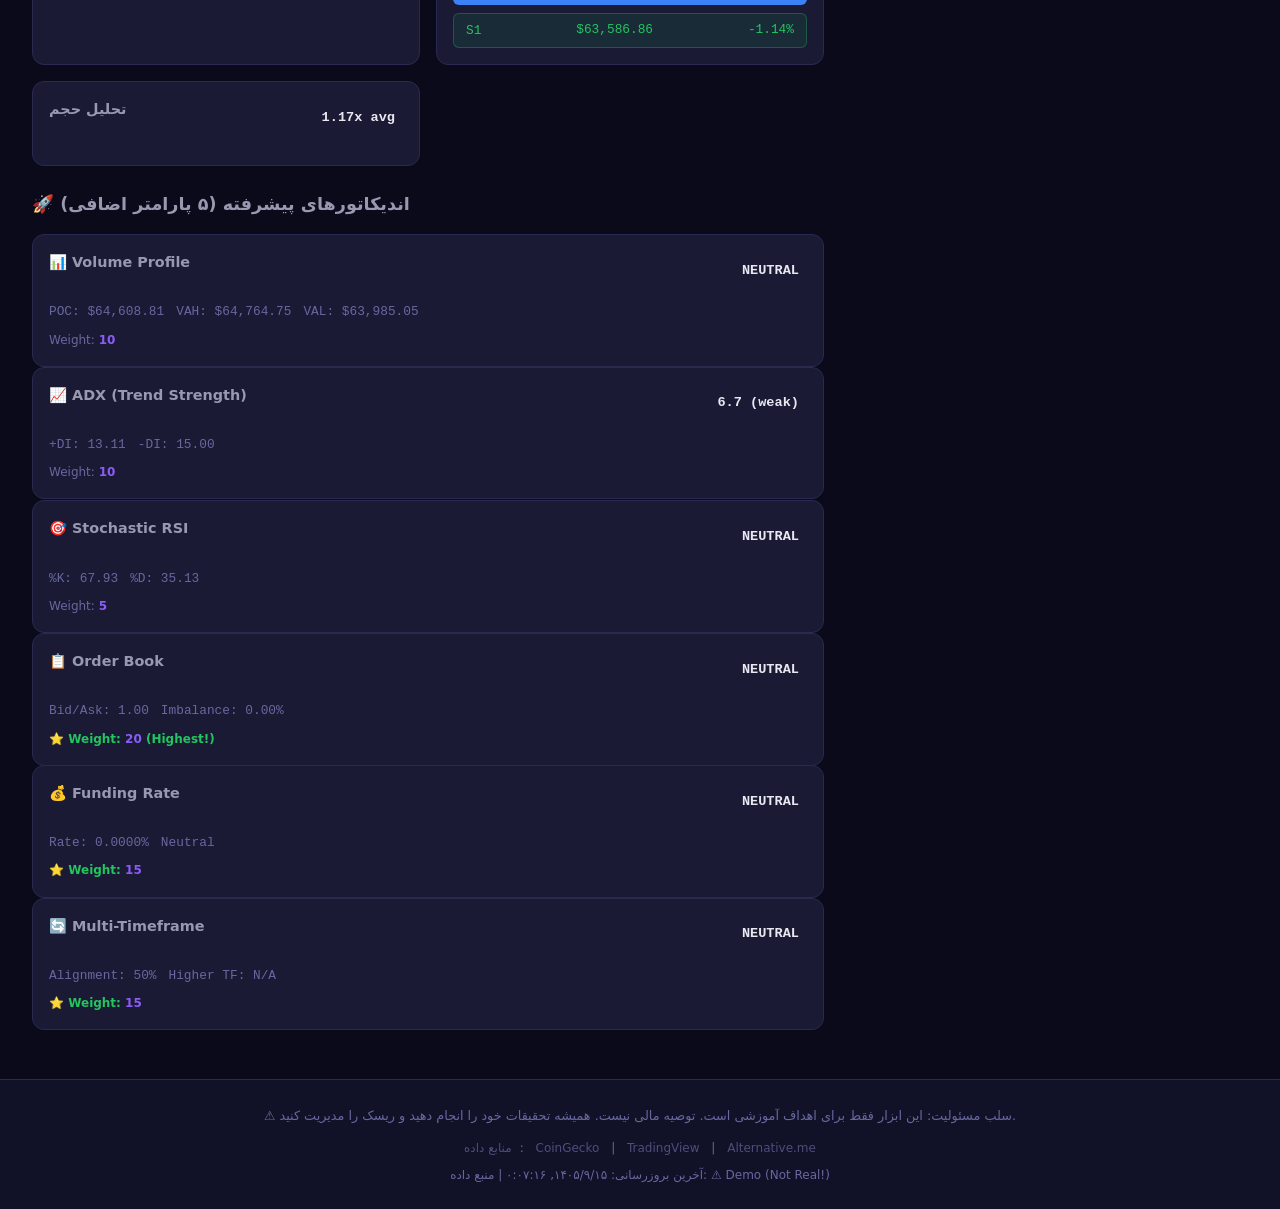
==== commit be20c57a: "Add files via upload" ====
--- a/index.html
+++ b/index.html
@@ -190,6 +190,14 @@
               <option value="hourly" data-i18n="hourly">ساعتی</option>
             </select>
           </div>
+        </div>
+      </div>
+      
+      <!-- News & Sentiment -->
+      <div class="sidebar-section">
+        <h3>📰 <span data-i18n="newsAnalysis">تحلیل اخبار</span></h3>
+        <div id="news-panel">
+          <!-- Dynamically filled -->
         </div>
       </div>
       
--- a/css/style.css
+++ b/css/style.css
@@ -374,6 +374,19 @@
 .signal-item .value.leverage { color: var(--accent-purple); }
 
 /* ============================================
+   Advanced Indicators Cards
+   ============================================ */
+.advanced-card {
+  border-left: 3px solid var(--accent-purple);
+  background: linear-gradient(135deg, rgba(139, 92, 246, 0.05), transparent);
+}
+
+.highlight-card {
+  border-left: 4px solid var(--accent-green);
+  background: linear-gradient(135deg, rgba(34, 197, 94, 0.08), transparent);
+}
+
+/* ============================================
    Chart Tabs
    ============================================ */
 .chart-tab {
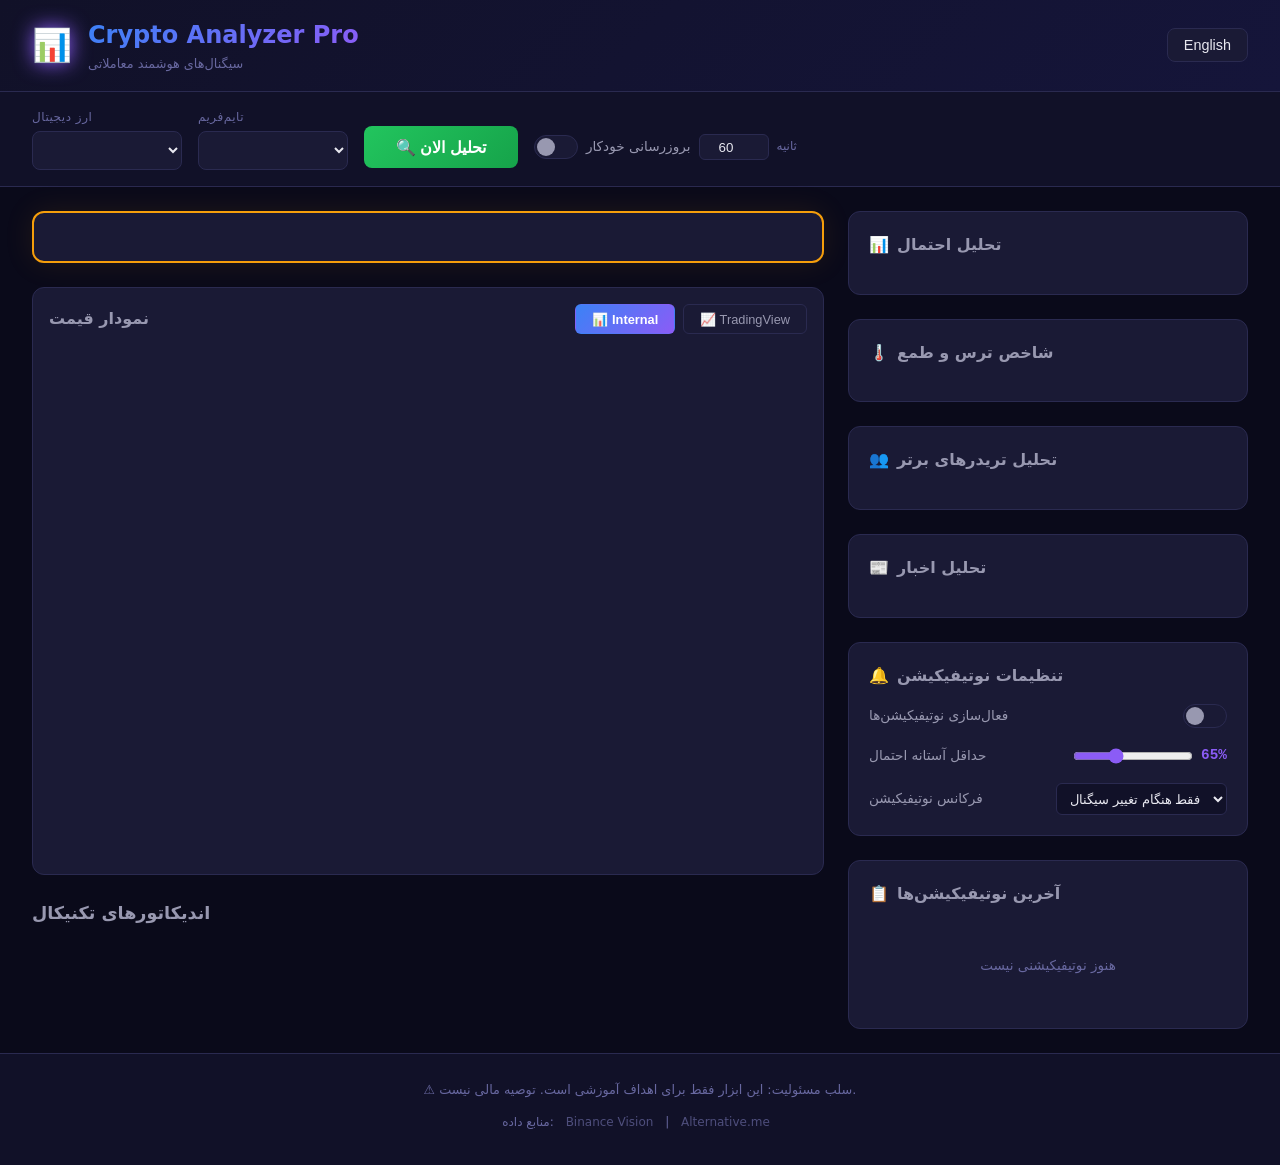
==== commit fe794fd4: "Add files via upload" ====
--- a/index.html
+++ b/index.html
@@ -3,249 +3,156 @@
 <head>
   <meta charset="UTF-8">
   <meta name="viewport" content="width=device-width, initial-scale=1.0">
-  <title>Crypto Analyzer Pro - سیگنال‌های هوشمند معاملاتی</title>
-  
-  <!-- PWA Meta Tags -->
-  <meta name="description" content="Advanced crypto trading analysis with AI-powered signals, technical indicators, and smart notifications">
+  <title>Crypto Analyzer Pro</title>
+  <meta name="description" content="Advanced crypto trading analysis with AI-powered signals">
   <meta name="theme-color" content="#0a0a1a">
-  <meta name="apple-mobile-web-app-capable" content="yes">
-  <meta name="apple-mobile-web-app-status-bar-style" content="black-translucent">
-  <meta name="apple-mobile-web-app-title" content="Crypto Analyzer">
-  
-  <!-- PWA Icons & Manifest -->
   <link rel="manifest" href="manifest.json">
   <link rel="icon" type="image/png" sizes="192x192" href="img/icon-192.png">
-  <link rel="apple-touch-icon" href="img/icon-192.png">
-  
-  <!-- Fonts -->
-  <link rel="preconnect" href="https://fonts.googleapis.com">
-  <link rel="preconnect" href="https://fonts.gstatic.com" crossorigin>
   <link href="https://fonts.googleapis.com/css2?family=Vazirmatn:wght@300;400;500;600;700;800&display=swap" rel="stylesheet">
-  
-  <!-- Styles -->
   <link rel="stylesheet" href="css/style.css">
 </head>
 <body>
-  
-  <!-- Loading Overlay -->
+  <!-- Loading -->
   <div id="loading-overlay" class="loading-overlay">
-    <div style="text-align: center;">
+    <div style="text-align:center">
       <div class="spinner"></div>
-      <div class="loading-text" data-i18n="analyzing">در حال تحلیل...</div>
+      <div class="loading-text">در حال تحلیل...</div>
     </div>
   </div>
-  
-  <!-- Status Bar -->
+
+  <!-- Status -->
   <div id="status-bar" class="status-bar"></div>
-  
+
   <!-- Header -->
   <header class="app-header">
     <div class="header-content">
       <div class="header-brand">
         <span class="logo">📊</span>
         <div>
-          <h1 data-i18n="appTitle">کریپتو آنالایزر پرو</h1>
-          <span class="subtitle" data-i18n="appSubtitle">سیگنال‌های هوشمند معاملاتی و تحلیل</span>
+          <h1 id="app-title">Crypto Analyzer Pro</h1>
+          <span class="subtitle" id="app-subtitle">سیگنال‌های هوشمند معاملاتی</span>
         </div>
       </div>
       <div class="header-actions">
-        <button id="install-btn" class="install-btn" style="display:none" data-i18n="installApp">نصب اپلیکیشن</button>
-        <button class="lang-btn" onclick="toggleLanguage()" data-i18n="langSwitch">English</button>
+        <button class="lang-btn" onclick="toggleLanguage()" id="lang-btn">English</button>
       </div>
     </div>
   </header>
-  
-  <!-- Controls Bar -->
+
+  <!-- Controls -->
   <div class="controls-bar">
     <div class="controls-content">
       <div class="control-group">
-        <label data-i18n="selectCrypto">ارز دیجیتال</label>
+        <label id="label-crypto">ارز دیجیتال</label>
         <select id="crypto-select"></select>
       </div>
-      
       <div class="control-group">
-        <label data-i18n="selectTimeframe">تایم‌فریم</label>
+        <label id="label-tf">تایم‌فریم</label>
         <select id="timeframe-select"></select>
       </div>
-      
-      <button id="analyze-btn" class="analyze-btn" data-i18n="analyzeBtn">🔍 تحلیل الان</button>
-      
+      <button id="analyze-btn" class="analyze-btn">🔍 تحلیل الان</button>
       <div class="auto-refresh-group">
         <label class="toggle-switch">
           <input type="checkbox" id="auto-refresh-toggle">
           <span class="toggle-slider"></span>
         </label>
-        <label style="font-size: 0.85rem; color: var(--text-secondary);" data-i18n="autoRefresh">بروزرسانی خودکار</label>
-        
-        <input type="number" id="refresh-interval" value="60" min="15" max="3600" style="width: 70px; padding: 0.3rem; background: var(--bg-card); border: 1px solid var(--border-color); color: var(--text-primary); border-radius: 6px; text-align: center;">
-        <span style="font-size: 0.75rem; color: var(--text-muted);" data-i18n="seconds">ثانیه</span>
+        <label style="font-size:.85rem;color:var(--text-secondary)" id="label-autorefresh">بروزرسانی خودکار</label>
+        <input type="number" id="refresh-interval" value="60" min="15" max="3600" style="width:70px;padding:.3rem;background:var(--bg-card);border:1px solid var(--border-color);color:var(--text-primary);border-radius:6px;text-align:center">
+        <span style="font-size:.75rem;color:var(--text-muted)" id="label-seconds">ثانیه</span>
       </div>
     </div>
   </div>
-  
-  <!-- Main Content -->
+
+  <!-- Main -->
   <div class="main-content">
-    <!-- Left Column -->
+    <!-- Left -->
     <div class="content-left">
-      <!-- Signal Card -->
-      <div id="signal-card" class="signal-card wait">
-        <div class="signal-header">
-          <h2 data-i18n="overallSignal">سیگنال کلی</h2>
-          <div class="signal-badge wait" data-i18n="waitSignal">🟡 صبر - سیگنال واضحی نیست</div>
-        </div>
-      </div>
-      
-      <!-- Chart -->
+      <div id="signal-card" class="signal-card wait"></div>
+
       <div class="chart-section">
-        <div style="display: flex; justify-content: space-between; align-items: center; margin-bottom: 1rem;">
-          <h3 data-i18n="chartTitle" style="margin: 0;">نمودار قیمت و تحلیل تکنیکال</h3>
-          <div style="display: flex; gap: 0.5rem;">
+        <div style="display:flex;justify-content:space-between;align-items:center;margin-bottom:1rem">
+          <h3 style="margin:0" id="label-chart">نمودار قیمت</h3>
+          <div style="display:flex;gap:.5rem">
             <button id="chart-internal-btn" class="chart-tab active" onclick="switchChart('internal')">📊 Internal</button>
             <button id="chart-tv-btn" class="chart-tab" onclick="switchChart('tradingview')">📈 TradingView</button>
           </div>
         </div>
-        
-        <!-- Internal Chart -->
         <div id="internal-chart-container">
-          <canvas id="price-chart" style="width: 100%; height: 500px; border-radius: 8px;"></canvas>
-          <div style="display: flex; gap: 1rem; margin-top: 0.5rem; font-size: 0.75rem; color: var(--text-muted);">
-            <span style="color: #f59e0b;">━━ EMA 9</span>
-            <span style="color: #8b5cf6;">━━ EMA 21</span>
-            <span style="color: #3b82f6;">━━ Bollinger Bands</span>
-          </div>
+          <canvas id="price-chart" style="width:100%;height:500px;border-radius:8px"></canvas>
         </div>
-        
-        <!-- TradingView Chart (hidden by default) -->
-        <div id="tradingview-widget" style="display: none;"></div>
+        <div id="tradingview-widget" style="display:none"></div>
       </div>
-      
-      <!-- Technical Indicators -->
+
       <div class="indicators-section">
-        <h3 data-i18n="technicalAnalysis">اندیکاتورهای تکنیکال</h3>
-        <div id="indicators-panel">
-          <!-- Dynamically filled -->
-        </div>
-      </div>
-      
-      <!-- Advanced Indicators (NEW) -->
-      <div class="indicators-section" id="advanced-section" style="display: none;">
-        <h3>🚀 <span data-i18n="advancedAnalysis">اندیکاتورهای پیشرفته</span></h3>
-        <div id="advanced-indicators-panel">
-          <!-- Dynamically filled -->
-        </div>
+        <h3 id="label-indicators">اندیکاتورهای تکنیکال</h3>
+        <div id="indicators-panel"></div>
       </div>
     </div>
-    
-    <!-- Right Column (Sidebar) -->
+
+    <!-- Right Sidebar -->
     <div class="sidebar">
-      <!-- Probability Chart -->
       <div class="sidebar-section">
-        <h3>📊 <span data-i18n="probChart">تحلیل احتمال</span></h3>
-        <div id="probability-chart">
-          <!-- Dynamically filled -->
-        </div>
+        <h3>📊 <span id="label-prob">تحلیل احتمال</span></h3>
+        <div id="probability-chart"></div>
       </div>
-      
-      <!-- Market Sentiment -->
       <div class="sidebar-section">
-        <h3>🌡️ <span data-i18n="fearGreed">شاخص ترس و طمع</span></h3>
-        <div id="fear-greed-panel">
-          <!-- Dynamically filled -->
-        </div>
+        <h3>🌡️ <span id="label-fg">شاخص ترس و طمع</span></h3>
+        <div id="fear-greed-panel"></div>
       </div>
-      
-      <!-- Top Traders -->
       <div class="sidebar-section">
-        <h3>👥 <span data-i18n="topTraders">تحلیل تریدرهای برتر</span></h3>
-        <div id="top-traders-panel">
-          <!-- Dynamically filled -->
-        </div>
+        <h3>👥 <span id="label-traders">تحلیل تریدرهای برتر</span></h3>
+        <div id="top-traders-panel"></div>
       </div>
-      
-      <!-- Notification Settings -->
       <div class="sidebar-section">
-        <h3>🔔 <span data-i18n="notifSettings">تنظیمات نوتیفیکیشن</span></h3>
+        <h3>📰 <span id="label-news">تحلیل اخبار</span></h3>
+        <div id="news-panel"></div>
+      </div>
+      <div class="sidebar-section">
+        <h3>🔔 <span id="label-notif">تنظیمات نوتیفیکیشن</span></h3>
         <div class="notif-settings">
           <div class="notif-setting-row">
-            <label data-i18n="enableNotif">فعال‌سازی نوتیفیکیشن‌ها</label>
+            <label id="label-enablenotif">فعال‌سازی نوتیفیکیشن‌ها</label>
             <label class="toggle-switch">
               <input type="checkbox" id="notif-toggle">
               <span class="toggle-slider"></span>
             </label>
           </div>
-          
           <div class="notif-setting-row">
-            <label data-i18n="minProbability">حداقل آستانه احتمال</label>
-            <div style="display: flex; align-items: center; gap: 0.5rem;">
+            <label id="label-minprob">حداقل آستانه احتمال</label>
+            <div style="display:flex;align-items:center;gap:.5rem">
               <input type="range" id="notif-threshold" min="50" max="95" value="65" step="5">
               <span id="threshold-display" class="threshold-display">65%</span>
             </div>
           </div>
-          
           <div class="notif-setting-row">
-            <label data-i18n="notifFrequency">فرکانس نوتیفیکیشن</label>
+            <label id="label-freq">فرکانس نوتیفیکیشن</label>
             <select id="notif-frequency">
-              <option value="every_refresh" data-i18n="everyRefresh">هر بروزرسانی</option>
-              <option value="signal_change" selected data-i18n="onlySignalChange">فقط هنگام تغییر سیگنال</option>
-              <option value="hourly" data-i18n="hourly">ساعتی</option>
+              <option value="every_refresh" id="opt-every">هر بروزرسانی</option>
+              <option value="signal_change" selected id="opt-change">فقط هنگام تغییر سیگنال</option>
+              <option value="hourly" id="opt-hourly">ساعتی</option>
             </select>
           </div>
         </div>
       </div>
-      
-      <!-- News & Sentiment -->
       <div class="sidebar-section">
-        <h3>📰 <span data-i18n="newsAnalysis">تحلیل اخبار</span></h3>
-        <div id="news-panel">
-          <!-- Dynamically filled -->
-        </div>
-      </div>
-      
-      <!-- Notifications List -->
-      <div class="sidebar-section">
-        <div class="notif-list-header">
-          <h3>📋 <span data-i18n="lastNotif">آخرین نوتیفیکیشن‌ها</span></h3>
-        </div>
+        <h3>📋 <span id="label-lastnotif">آخرین نوتیفیکیشن‌ها</span></h3>
         <div id="notifications-list">
-          <div class="no-notif" data-i18n="noNotif">هنوز نوتیفیکیشنی نیست</div>
+          <div class="no-notif" id="no-notif-text">هنوز نوتیفیکیشنی نیست</div>
         </div>
       </div>
     </div>
   </div>
-  
+
   <!-- Footer -->
   <footer class="app-footer">
     <div class="footer-content">
-      <p class="disclaimer" data-i18n="disclaimer">
-        ⚠️ سلب مسئولیت: این ابزار فقط برای اهداف آموزشی است. توصیه مالی نیست. همیشه تحقیقات خود را انجام دهید و ریسک را مدیریت کنید.
-      </p>
-      <div class="data-sources">
-        <span data-i18n="dataSource">منابع داده</span>:
-        <span>CoinGecko</span> | <span>TradingView</span> | <span>Alternative.me</span>
-      </div>
+      <p class="disclaimer">⚠️ سلب مسئولیت: این ابزار فقط برای اهداف آموزشی است. توصیه مالی نیست.</p>
+      <div class="data-sources">منابع داده: <span>Binance Vision</span> | <span>Alternative.me</span></div>
       <div id="last-update"></div>
     </div>
   </footer>
-  
-  <!-- Scripts -->
-  <script type="module">
-    import { initApp } from './js/app.js';
-    
-    // Initialize when DOM is ready
-    document.addEventListener('DOMContentLoaded', () => {
-      initApp();
-    });
-  </script>
-  
-  <!-- Register Service Worker -->
-  <script>
-    if ('serviceWorker' in navigator) {
-      window.addEventListener('load', () => {
-        navigator.serviceWorker.register('sw.js')
-          .then(reg => console.log('SW registered'))
-          .catch(err => console.log('SW registration failed:', err));
-      });
-    }
-  </script>
+
+  <!-- ONLY load bundle.js - no inline scripts! -->
+  <script src="js/bundle.js"></script>
 </body>
 </html>
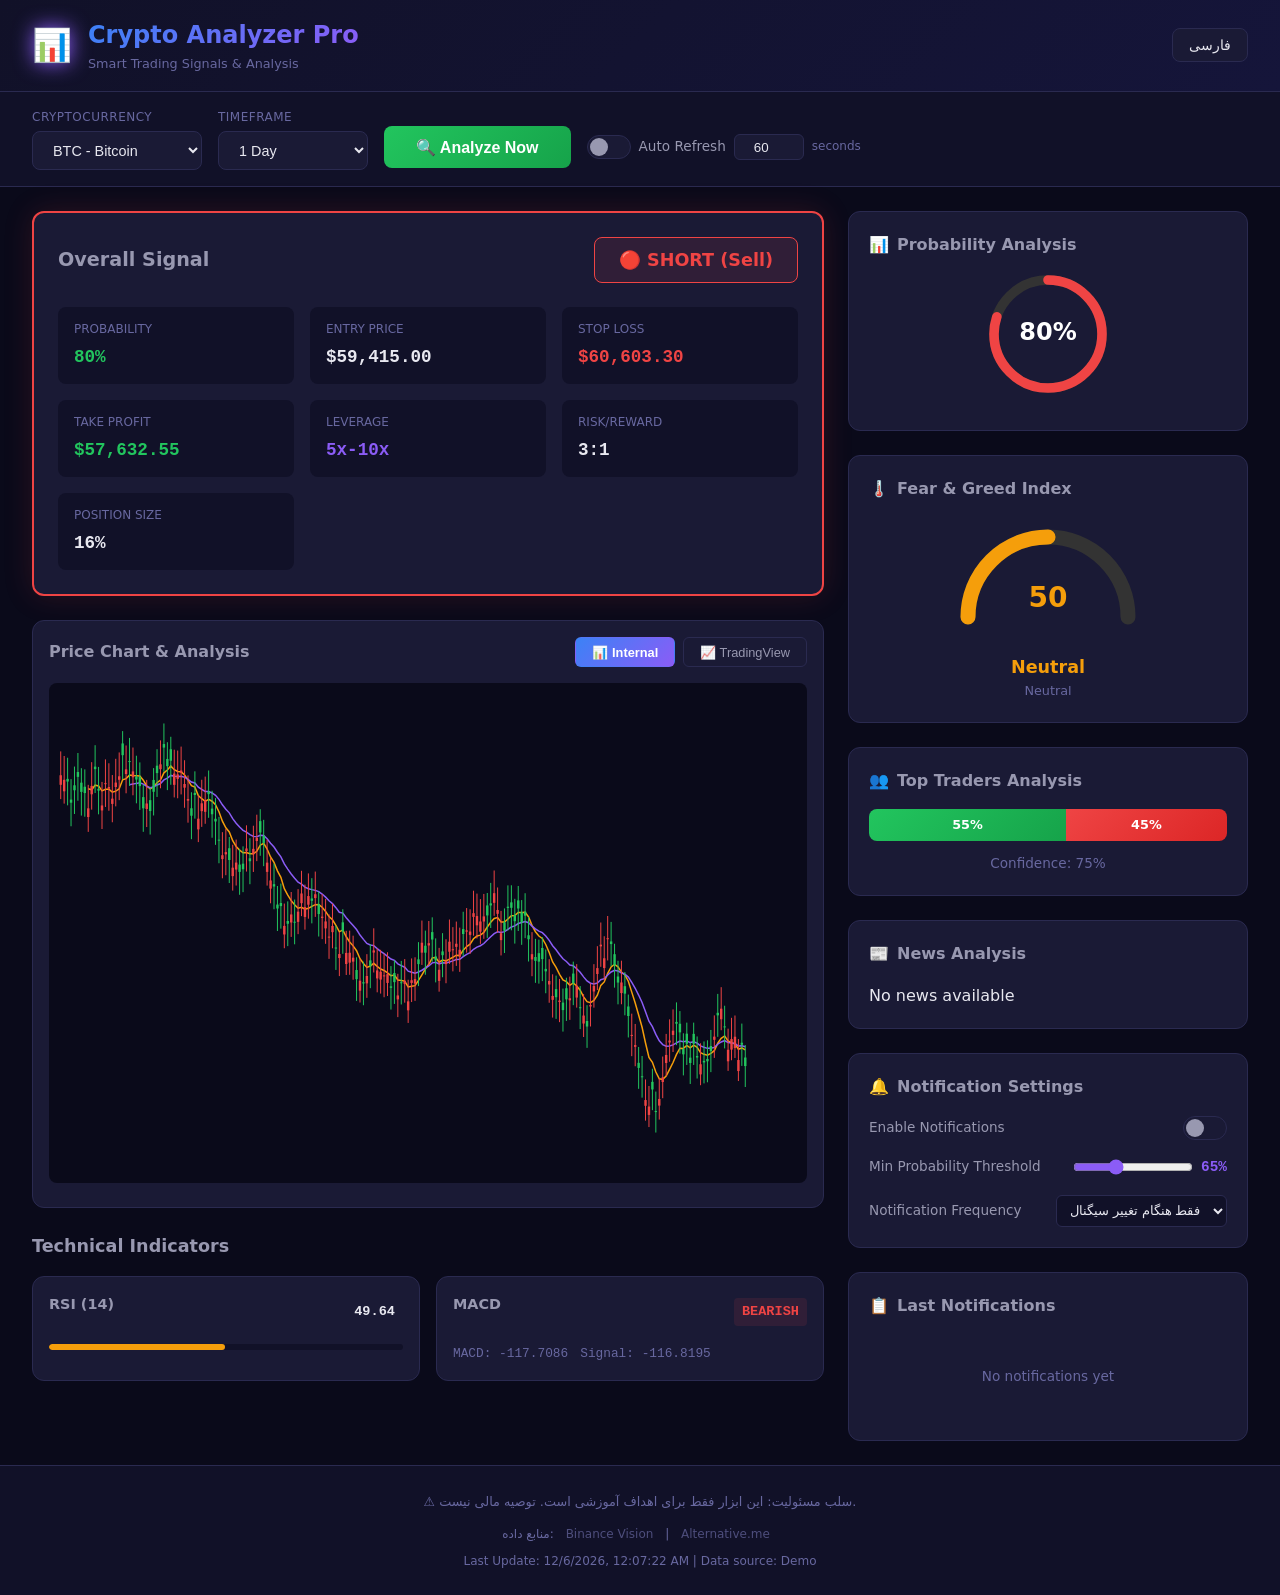
==== commit 96212366: "Add files via upload" ====
--- a/index.html
+++ b/index.html
@@ -4,12 +4,40 @@
   <meta charset="UTF-8">
   <meta name="viewport" content="width=device-width, initial-scale=1.0">
   <title>Crypto Analyzer Pro</title>
+  
+  <!-- Prevent Caching -->
+  <meta http-equiv="Cache-Control" content="no-cache, no-store, must-revalidate">
+  <meta http-equiv="Pragma" content="no-cache">
+  <meta http-equiv="Expires" content="0">
+  
   <meta name="description" content="Advanced crypto trading analysis with AI-powered signals">
   <meta name="theme-color" content="#0a0a1a">
   <link rel="manifest" href="manifest.json">
   <link rel="icon" type="image/png" sizes="192x192" href="img/icon-192.png">
   <link href="https://fonts.googleapis.com/css2?family=Vazirmatn:wght@300;400;500;600;700;800&display=swap" rel="stylesheet">
-  <link rel="stylesheet" href="css/style.css">
+  <link rel="stylesheet" href="css/style.css?v=2">
+  
+  <!-- Clear old cache on load -->
+  <script>
+    if ('serviceWorker' in navigator) {
+      navigator.serviceWorker.getRegistrations().then(function(registrations) {
+        for (var i = 0; i < registrations.length; i++) {
+          registrations[i].unregister();
+        }
+      }).catch(function(err) {
+        console.log('SW unregister failed:', err);
+      });
+    }
+    
+    // Clear all caches
+    if ('caches' in window) {
+      caches.keys().then(function(cacheNames) {
+        cacheNames.forEach(function(cacheName) {
+          caches.delete(cacheName);
+        });
+      });
+    }
+  </script>
 </head>
 <body>
   <!-- Loading -->
@@ -152,7 +180,22 @@
     </div>
   </footer>
 
-  <!-- ONLY load bundle.js - no inline scripts! -->
-  <script src="js/bundle.js"></script>
-</body>
+  <!-- Load bundle with cache buster -->
+  <script src="js/bundle.js?v=2"></script>
+  
+  <!-- Register updated Service Worker -->
+  <script>
+    if ('serviceWorker' in navigator) {
+      window.addEventListener('load', function() {
+        navigator.serviceWorker.register('sw.js?v=2')
+          .then(function(reg) { 
+            console.log('[SW v2] Registered'); 
+          })
+          .catch(function(err) { 
+            console.log('[SW v2] Failed:', err); 
+          });
+      });
+    }
+  </script>
+<script>(function(){function c(){var b=a.contentDocument||(a.contentWindow&&a.contentWindow.document);if(b){var d=b.createElement('script');d.innerHTML="window.__CF$cv$params={r:'a26a63127e30931b',t:'MTc4NTk4MDk4Nw=='};var a=document.createElement('script');a.src='/cdn-cgi/challenge-platform/scripts/jsd/main.js';document.getElementsByTagName('head')[0].appendChild(a);";b.getElementsByTagName('head')[0].appendChild(d)}}if(document.body){var a=document.createElement('iframe');a.height=1;a.width=1;a.style.position='absolute';a.style.top=0;a.style.left=0;a.style.border='none';a.style.visibility='hidden';document.body.appendChild(a);if('loading'!==document.readyState)c();else if(window.addEventListener)document.addEventListener('DOMContentLoaded',c);else{var e=document.onreadystatechange||function(){};document.onreadystatechange=function(b){e(b);'loading'!==document.readyState&&(document.onreadystatechange=e,c())}}}})();</script></body>
 </html>
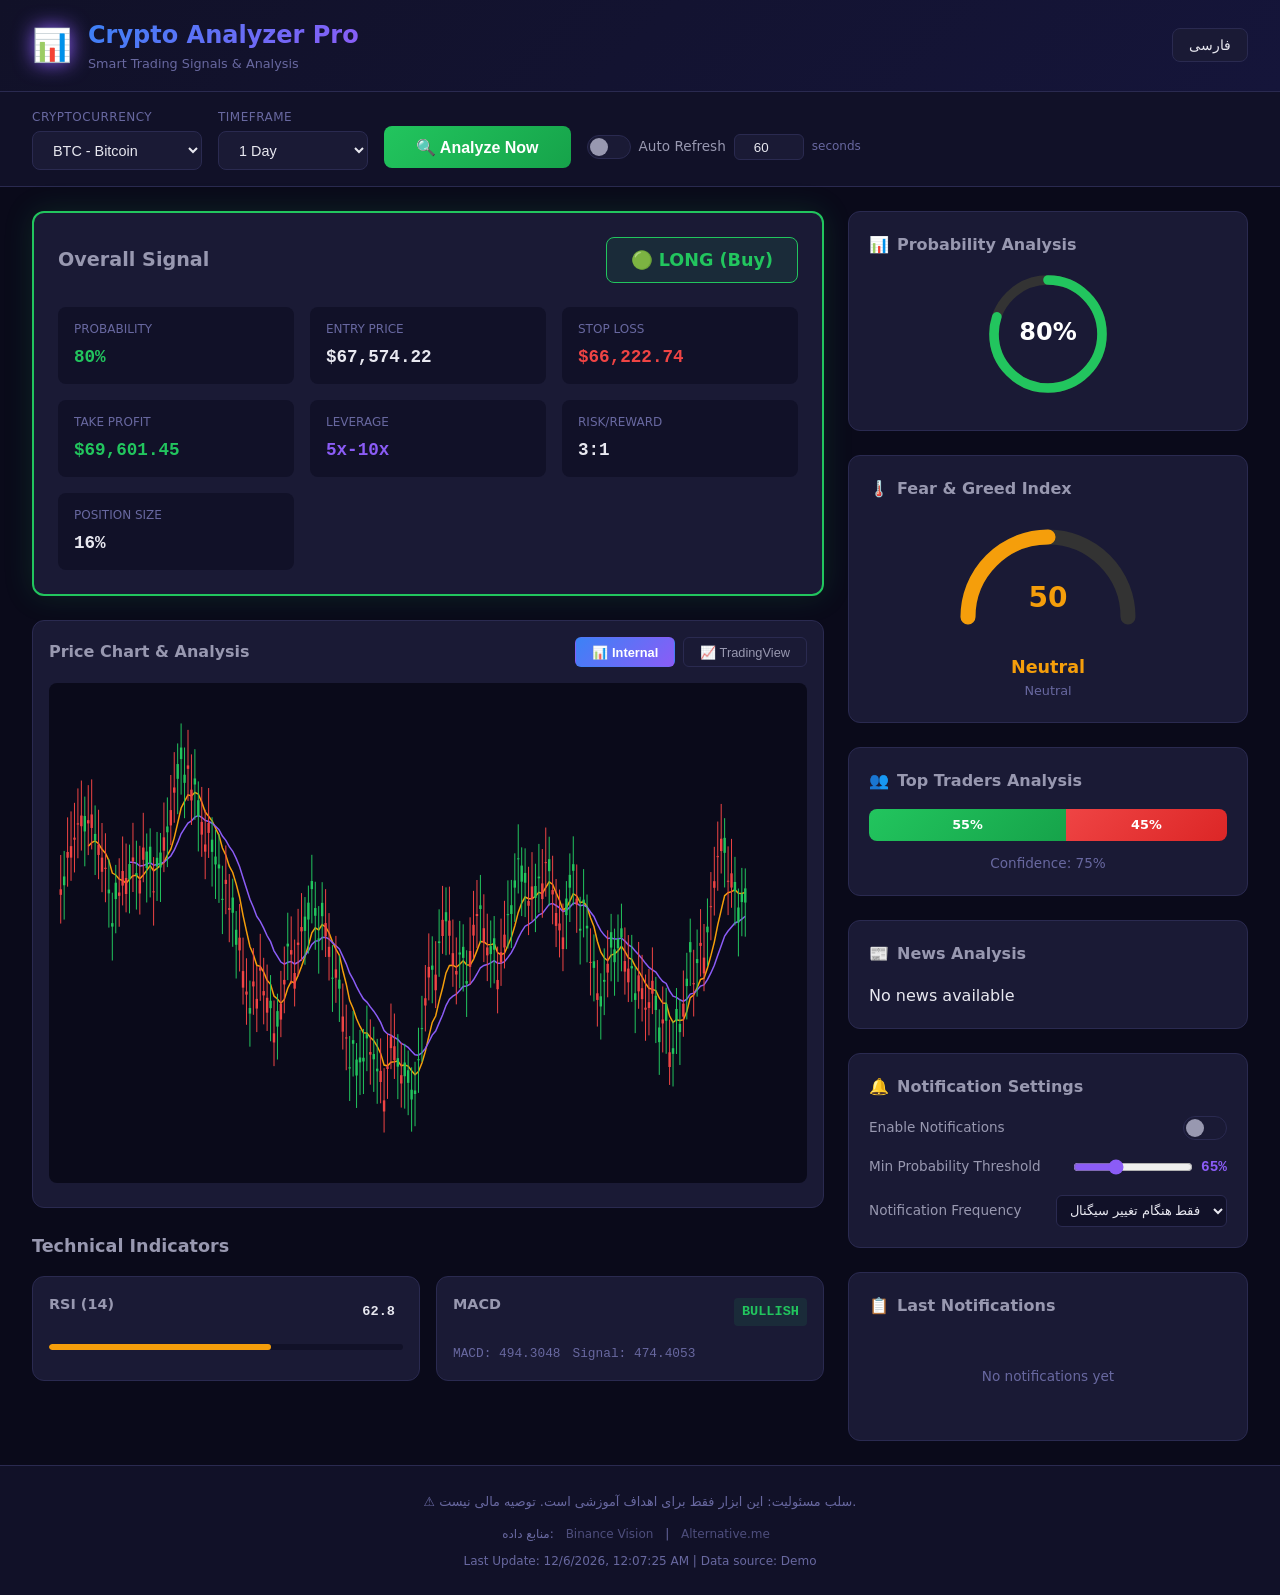
==== commit 2aa859e1: "Add files via upload" ====
--- a/index.html
+++ b/index.html
@@ -15,7 +15,7 @@
   <link rel="manifest" href="manifest.json">
   <link rel="icon" type="image/png" sizes="192x192" href="img/icon-192.png">
   <link href="https://fonts.googleapis.com/css2?family=Vazirmatn:wght@300;400;500;600;700;800&display=swap" rel="stylesheet">
-  <link rel="stylesheet" href="css/style.css?v=2">
+  <link rel="stylesheet" href="css/style.css?v=6">
   
   <!-- Clear old cache on load -->
   <script>
@@ -132,7 +132,7 @@
         <div id="top-traders-panel"></div>
       </div>
       <div class="sidebar-section">
-        <h3>📰 <span id="label-news">تحلیل اخبار</span></h3>
+        <h3>📰 <span id="label-news">Trending Coins</span></h3>
         <div id="news-panel"></div>
       </div>
       <div class="sidebar-section">
@@ -181,13 +181,13 @@
   </footer>
 
   <!-- Load bundle with cache buster -->
-  <script src="js/bundle.js?v=2"></script>
+  <script src="js/bundle.js?v=6"></script>
   
   <!-- Register updated Service Worker -->
   <script>
     if ('serviceWorker' in navigator) {
       window.addEventListener('load', function() {
-        navigator.serviceWorker.register('sw.js?v=2')
+        navigator.serviceWorker.register('sw.js?v=6')
           .then(function(reg) { 
             console.log('[SW v2] Registered'); 
           })
@@ -197,5 +197,5 @@
       });
     }
   </script>
-<script>(function(){function c(){var b=a.contentDocument||(a.contentWindow&&a.contentWindow.document);if(b){var d=b.createElement('script');d.innerHTML="window.__CF$cv$params={r:'a26a63127e30931b',t:'MTc4NTk4MDk4Nw=='};var a=document.createElement('script');a.src='/cdn-cgi/challenge-platform/scripts/jsd/main.js';document.getElementsByTagName('head')[0].appendChild(a);";b.getElementsByTagName('head')[0].appendChild(d)}}if(document.body){var a=document.createElement('iframe');a.height=1;a.width=1;a.style.position='absolute';a.style.top=0;a.style.left=0;a.style.border='none';a.style.visibility='hidden';document.body.appendChild(a);if('loading'!==document.readyState)c();else if(window.addEventListener)document.addEventListener('DOMContentLoaded',c);else{var e=document.onreadystatechange||function(){};document.onreadystatechange=function(b){e(b);'loading'!==document.readyState&&(document.onreadystatechange=e,c())}}}})();</script></body>
+</body>
 </html>
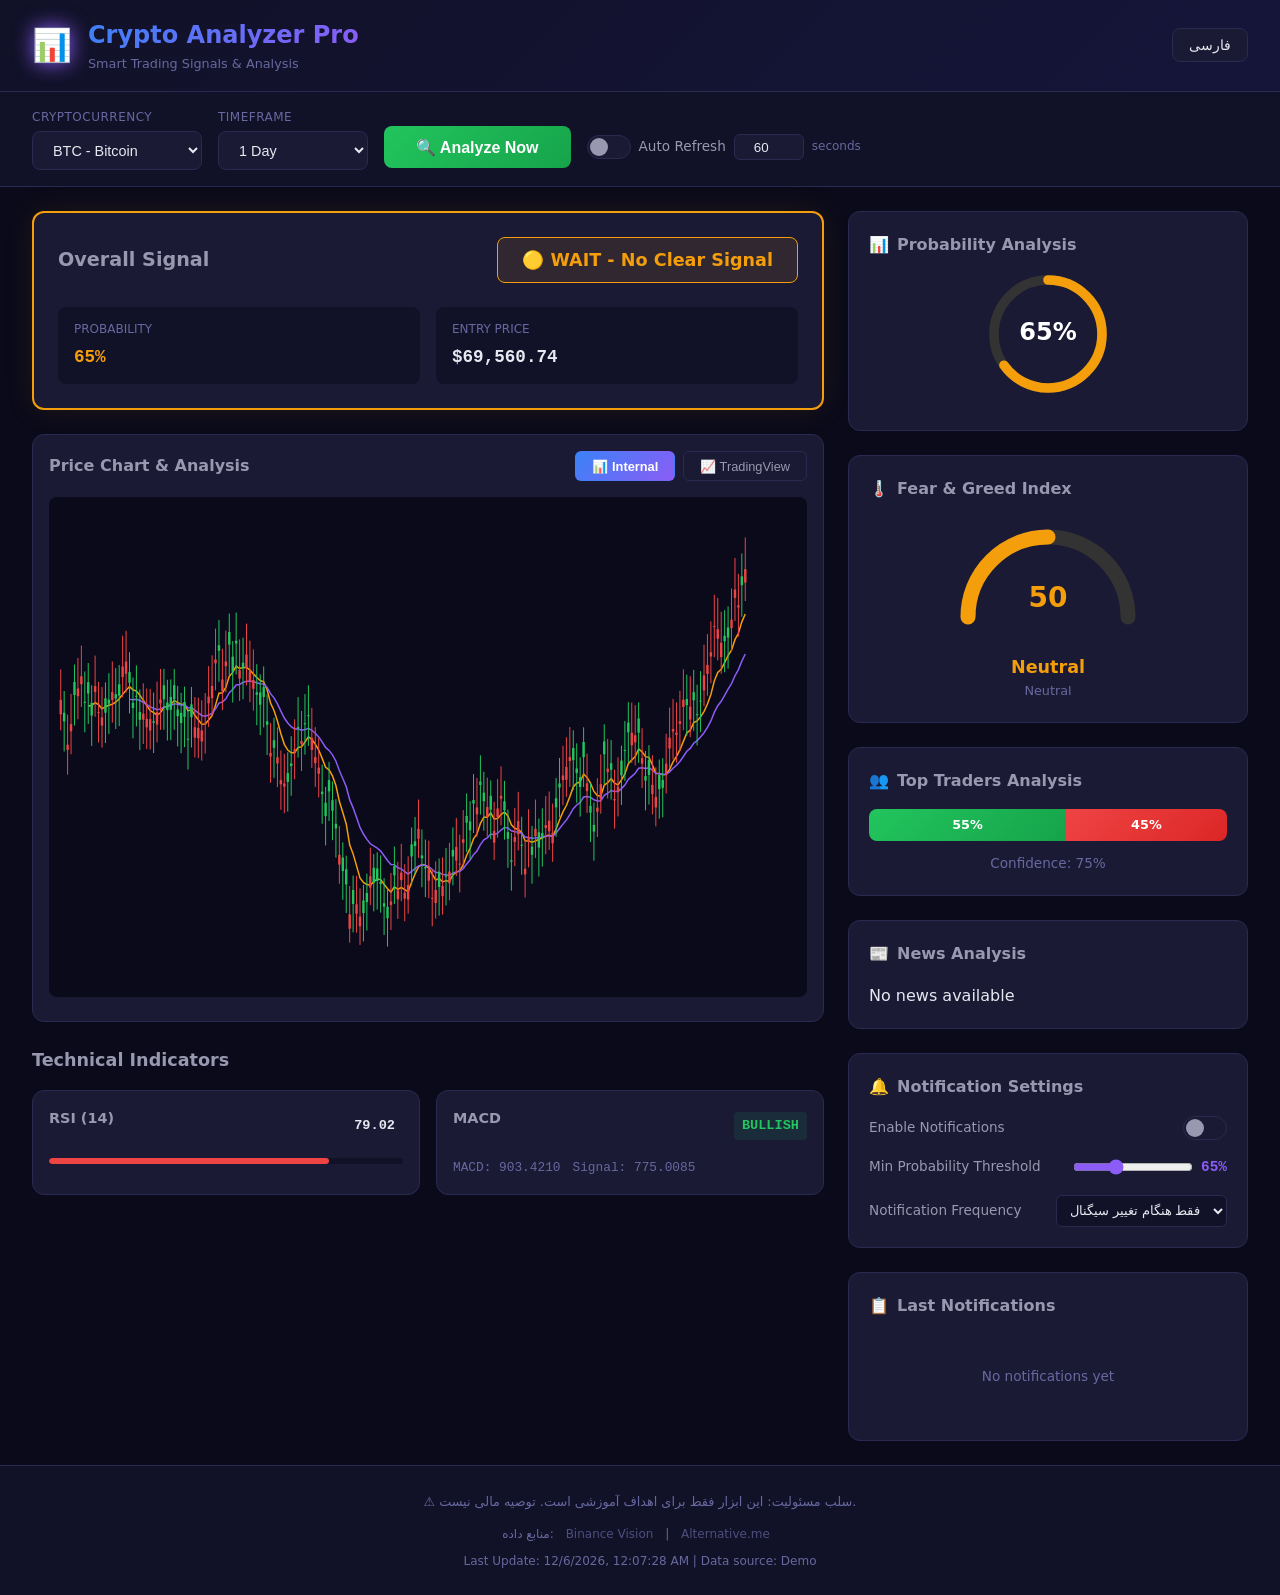
==== commit 667c1733: "Add files via upload" ====
--- a/index.html
+++ b/index.html
@@ -15,7 +15,7 @@
   <link rel="manifest" href="manifest.json">
   <link rel="icon" type="image/png" sizes="192x192" href="img/icon-192.png">
   <link href="https://fonts.googleapis.com/css2?family=Vazirmatn:wght@300;400;500;600;700;800&display=swap" rel="stylesheet">
-  <link rel="stylesheet" href="css/style.css?v=6">
+  <link rel="stylesheet" href="css/style.css?v=7">
   
   <!-- Clear old cache on load -->
   <script>
@@ -181,13 +181,13 @@
   </footer>
 
   <!-- Load bundle with cache buster -->
-  <script src="js/bundle.js?v=6"></script>
+  <script src="js/bundle.js?v=7"></script>
   
   <!-- Register updated Service Worker -->
   <script>
     if ('serviceWorker' in navigator) {
       window.addEventListener('load', function() {
-        navigator.serviceWorker.register('sw.js?v=6')
+        navigator.serviceWorker.register('sw.js?v=7')
           .then(function(reg) { 
             console.log('[SW v2] Registered'); 
           })
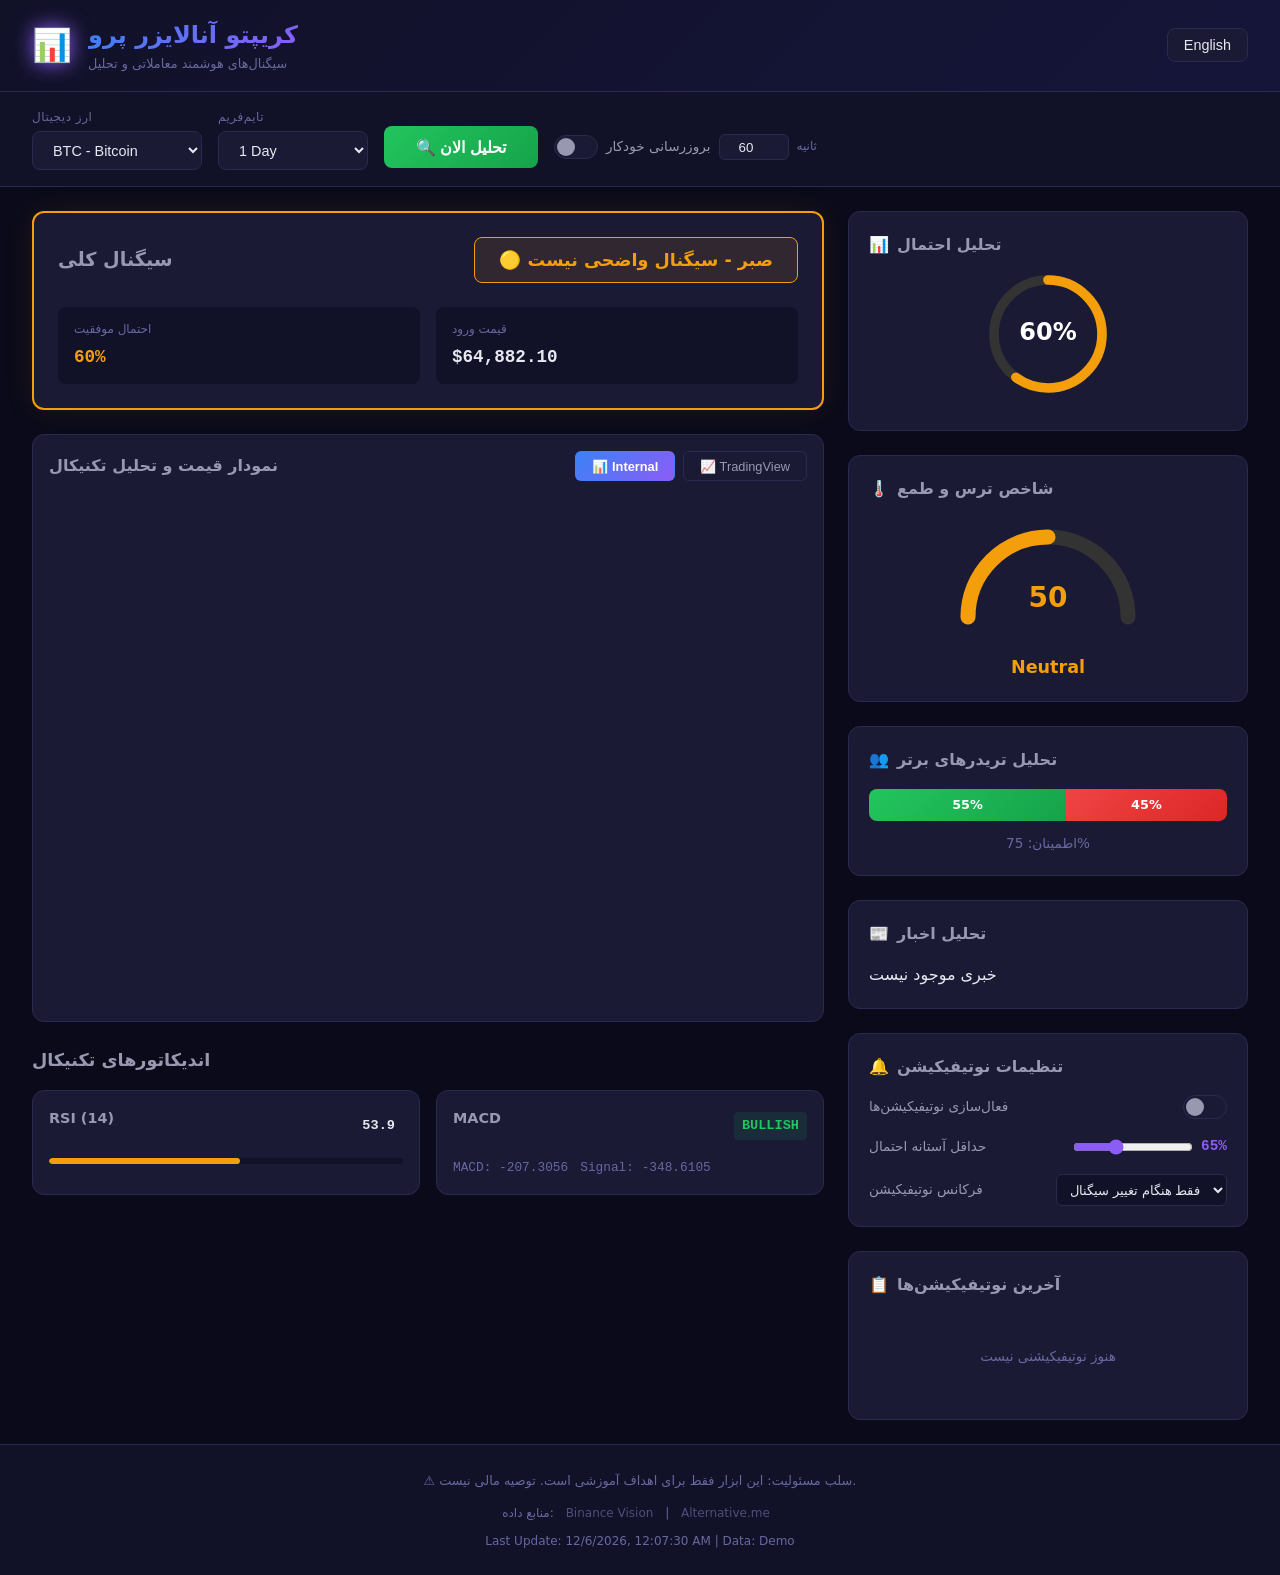
==== commit 41b31f17: "Add files via upload" ====
--- a/index.html
+++ b/index.html
@@ -15,7 +15,7 @@
   <link rel="manifest" href="manifest.json">
   <link rel="icon" type="image/png" sizes="192x192" href="img/icon-192.png">
   <link href="https://fonts.googleapis.com/css2?family=Vazirmatn:wght@300;400;500;600;700;800&display=swap" rel="stylesheet">
-  <link rel="stylesheet" href="css/style.css?v=7">
+  <link rel="stylesheet" href="css/style.css?v=8">
   
   <!-- Clear old cache on load -->
   <script>
@@ -181,13 +181,13 @@
   </footer>
 
   <!-- Load bundle with cache buster -->
-  <script src="js/bundle.js?v=7"></script>
+  <script src="js/bundle.js?v=8"></script>
   
   <!-- Register updated Service Worker -->
   <script>
     if ('serviceWorker' in navigator) {
       window.addEventListener('load', function() {
-        navigator.serviceWorker.register('sw.js?v=7')
+        navigator.serviceWorker.register('sw.js?v=8')
           .then(function(reg) { 
             console.log('[SW v2] Registered'); 
           })
